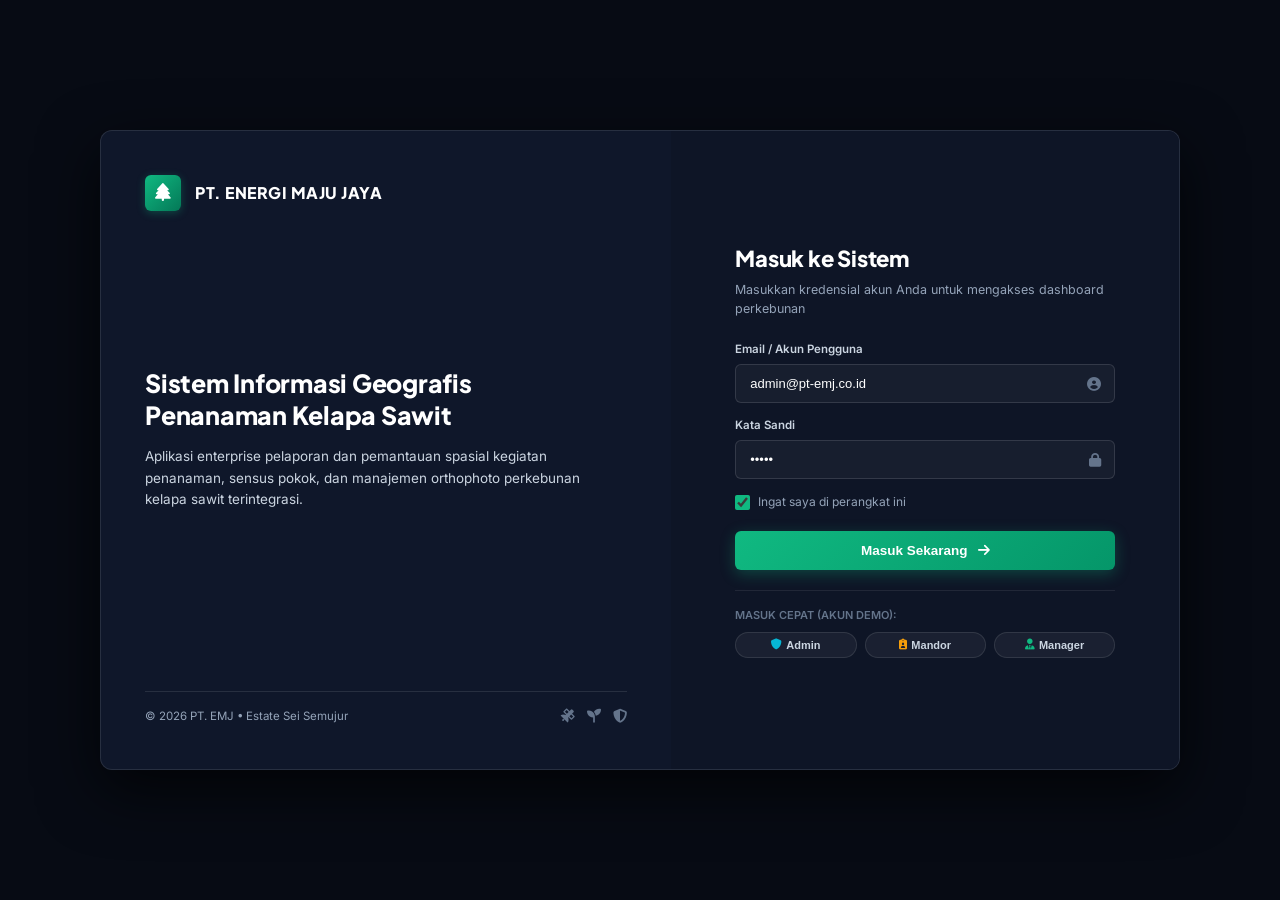
==== index.html @ 4a9fbf61 "Add files via upload" ====
<!DOCTYPE html>
<html lang="id">
<head>
    <meta charset="UTF-8">
    <meta name="viewport" content="width=device-width, initial-scale=1.0">
    <title>Web-GIS Pelaporan Penanaman Sawit | PT. ENERGI MAJU JAYA</title>
    
    <!-- Google Fonts: Inter & Plus Jakarta Sans -->
    <link rel="preconnect" href="https://fonts.googleapis.com">
    <link rel="preconnect" href="https://fonts.gstatic.com" crossorigin>
    <link href="https://fonts.googleapis.com/css2?family=Inter:wght@300;400;500;600;700&family=Plus+Jakarta+Sans:wght@500;600;700;800&display=swap" rel="stylesheet">

    <!-- Leaflet CSS & Draw CSS -->
    <link rel="stylesheet" href="https://unpkg.com/leaflet@1.9.4/dist/leaflet.css" />
    <link rel="stylesheet" href="https://cdnjs.cloudflare.com/ajax/libs/leaflet.draw/1.0.4/leaflet.draw.css" />
    
    <!-- Font Awesome 6 -->
    <link rel="stylesheet" href="https://cdnjs.cloudflare.com/ajax/libs/font-awesome/6.5.1/css/all.min.css" />
    
    <!-- Proj4js (Dukungan Reproyeksi WGS_1984_UTM_Zone_50S EPSG:32750) -->
    <script src="https://cdnjs.cloudflare.com/ajax/libs/proj4js/2.9.0/proj4.js"></script>

    <!-- Custom CSS Enterprise -->
    <link rel="stylesheet" href="css/style.css" />
</head>
<body>

    <!-- =========================================================================
         1. HALAMAN LOGIN SPLIT-SCREEN (SESUAI REFERENSI media_1790061422890.png)
         ========================================================================= -->
    <div id="loginScreen" class="login-split-wrapper">
        <div class="login-split-card">
            <!-- Sisi Kiri: Visual Perkebunan Senja & Branding -->
            <div class="login-visual-side">
                <div class="login-brand-header">
                    <div class="brand-badge">
                        <i class="fas fa-tree brand-icon"></i>
                    </div>
                    <span class="login-brand-name">PT. ENERGI MAJU JAYA</span>
                </div>
                
                <div class="login-visual-content">
                    <h2 class="login-display-title">Sistem Informasi Geografis Penanaman Kelapa Sawit</h2>
                    <p class="login-display-desc">
                        Aplikasi enterprise pelaporan dan pemantauan spasial kegiatan penanaman, sensus pokok, dan manajemen orthophoto perkebunan kelapa sawit terintegrasi.
                    </p>
                </div>
                
                <div class="login-visual-footer">
                    <span>&copy; 2026 PT. EMJ &bull; Estate Sei Semujur</span>
                    <div class="login-social-links">
                        <i class="fas fa-satellite"></i>
                        <i class="fas fa-seedling"></i>
                        <i class="fas fa-shield-halved"></i>
                    </div>
                </div>
            </div>

            <!-- Sisi Kanan: Formulir Autentikasi -->
            <div class="login-form-side">
                <div class="login-form-inner">
                    <h3 class="login-form-title">Masuk ke Sistem</h3>
                    <p class="login-form-sub">Masukkan kredensial akun Anda untuk mengakses dashboard perkebunan</p>
                    
                    <div id="loginErrorMsg" class="alert-login-error" style="display: none;"></div>

                    <form id="formLoginSplit" onsubmit="handleLoginSubmit(event)">
                        <div class="form-floating-field">
                            <label for="loginEmail">Email / Akun Pengguna</label>
                            <div class="input-with-icon">
                                <input type="email" id="loginEmail" class="form-input-line" placeholder="nama@pt-emj.co.id" value="admin@pt-emj.co.id" required>
                                <i class="fas fa-user-circle field-icon"></i>
                            </div>
                        </div>

                        <div class="form-floating-field mt-3">
                            <label for="loginPassword">Kata Sandi</label>
                            <div class="input-with-icon">
                                <input type="password" id="loginPassword" class="form-input-line" placeholder="&bull;&bull;&bull;&bull;&bull;&bull;" value="admin" required>
                                <i class="fas fa-lock field-icon"></i>
                            </div>
                        </div>

                        <div class="login-options-row mt-3">
                            <label class="remember-checkbox">
                                <input type="checkbox" checked>
                                <span>Ingat saya di perangkat ini</span>
                            </label>
                        </div>

                        <button type="submit" class="btn-login-action mt-4">
                            <span>Masuk Sekarang</span>
                            <i class="fas fa-arrow-right"></i>
                        </button>
                    </form>

                    <!-- Quick Role Switcher untuk Pengujian Mudah -->
                    <div class="quick-login-pills mt-4">
                        <span class="quick-login-label">Masuk Cepat (Akun Demo):</span>
                        <div class="quick-btns-row">
                            <button type="button" class="btn-quick-pill" onclick="quickLoginAs('admin')">
                                <i class="fas fa-shield text-cyan mr-1"></i> Admin
                            </button>
                            <button type="button" class="btn-quick-pill" onclick="quickLoginAs('mandor')">
                                <i class="fas fa-clipboard-user text-amber mr-1"></i> Mandor
                            </button>
                            <button type="button" class="btn-quick-pill" onclick="quickLoginAs('manager')">
                                <i class="fas fa-user-tie text-emerald mr-1"></i> Manager
                            </button>
                        </div>
                    </div>
                </div>
            </div>
        </div>
    </div>

    <!-- =========================================================================
         APLIKASI UTAMA (DITAMPILKAN SETELAH LOGIN)
         ========================================================================= -->
    <div id="mainAppContainer" style="display: none;">
        
        <!-- Sidebar Desktop (Layar Lebar) -->
        <aside class="sidebar" id="sidebar">
            <div class="sidebar-header">
                <div class="brand-badge">
                    <i class="fas fa-tree brand-icon"></i>
                </div>
                <div class="brand-text-group">
                    <span class="logo-text">PT. EMJ<span class="highlight"> GIS</span></span>
                    <span class="brand-sub">ESTATE SEI SEMUJUR</span>
                </div>
            </div>
            
            <ul class="sidebar-menu">
                <li class="menu-item active" data-target="page-dashboard">
                    <i class="fas fa-chart-pie"></i>
                    <span class="menu-text">Executive Dashboard</span>
                </li>
                <li class="menu-item" data-target="page-map">
                    <i class="fas fa-map-location-dot"></i>
                    <span class="menu-text">Peta GIS & Citra ECW</span>
                </li>
                <li class="menu-item" data-target="page-form">
                    <i class="fas fa-clipboard-list"></i>
                    <span class="menu-text">Input Kegiatan Tanam</span>
                </li>
                <li class="menu-item" data-target="page-upload">
                    <i class="fas fa-layer-group"></i>
                    <span class="menu-text">Upload Layer Spasial</span>
                </li>
                <li class="menu-item" data-target="page-rekap">
                    <i class="fas fa-table-cells"></i>
                    <span class="menu-text">Rekapitulasi Kegiatan</span>
                </li>
                <li class="menu-item admin-only" data-target="page-settings">
                    <i class="fas fa-sliders"></i>
                    <span class="menu-text">Pengaturan & Database</span>
                </li>
            </ul>
            
            <div class="sidebar-footer">
                <div class="system-status-indicator">
                    <span class="status-dot online"></span>
                    <span class="status-text">GIS Engine Online (UTM 50S)</span>
                </div>
            </div>
        </aside>

        <!-- Main Content Area -->
        <main class="main-content" id="mainContent">
            
            <!-- Header Atas -->
            <header class="top-header">
                <div class="header-left">
                    <button class="hamburger-menu" id="hamburgerMenu" title="Buka/Tutup Menu">
                        <i class="fas fa-bars-staggered"></i>
                    </button>
                    <div class="title-meta">
                        <h2 class="app-title">Sistem Pelaporan Penanaman Kelapa Sawit</h2>
                        <span class="app-breadcrumb">PT. ENERGI MAJU JAYA &bull; Rayon 1 &bull; Proyeksi UTM Zone 50S</span>
                    </div>
                </div>
                
                <div class="header-right">
                    <button type="button" class="btn btn-xs btn-outline-clean" onclick="openSignatureModal('manager')" title="Buka Panel Tanda Tangan Digital">
                        <i class="fas fa-signature text-emerald mr-1"></i> TTD Online
                    </button>

                    <div class="user-profile" onclick="openEditProfileModal()" title="Klik untuk edit profil">
                        <img id="topUserAvatar" src="https://images.unsplash.com/photo-1472099645785-5658abf4ff4e?auto=format&fit=crop&w=150&q=80" alt="Avatar" class="avatar">
                        <div class="user-info-text">
                            <span class="user-name" id="topUserName">Ir. Bambang Wijaya</span>
                            <span class="badge badge-primary-role" id="topUserRoleBadge">ADMIN</span>
                        </div>
                    </div>

                    <button type="button" class="btn btn-sm btn-icon btn-ghost" onclick="handleAppLogout()" title="Keluar dari Sistem">
                        <i class="fas fa-arrow-right-from-bracket text-muted"></i>
                    </button>
                </div>
            </header>

            <!-- =========================================================================
                 5. TOP HORIZONTAL PILL NAVIGATION BAR
                 (SESUAI REFERENSI media_1790061518969.png - AKTIF DI HP / TABLET)
                 ========================================================================= -->
            <div class="top-pill-nav" id="topPillNav">
                <div class="pill-nav-scroll">
                    <button type="button" class="pill-btn active" data-target="page-dashboard">
                        <i class="fas fa-chart-pie"></i>
                        <span>Dashboard</span>
                    </button>
                    <button type="button" class="pill-btn" data-target="page-map">
                        <i class="fas fa-map-location-dot"></i>
                        <span>Peta GIS</span>
                    </button>
                    <button type="button" class="pill-btn" data-target="page-form">
                        <i class="fas fa-clipboard-list"></i>
                        <span>Input Tanam</span>
                    </button>
                    <button type="button" class="pill-btn" data-target="page-upload">
                        <i class="fas fa-layer-group"></i>
                        <span>Upload GIS</span>
                    </button>
                    <button type="button" class="pill-btn" data-target="page-rekap">
                        <i class="fas fa-table-cells"></i>
                        <span>Rekap Data</span>
                    </button>
                    <button type="button" class="pill-btn admin-only" data-target="page-settings">
                        <i class="fas fa-sliders"></i>
                        <span>Pengaturan</span>
                    </button>
                </div>
            </div>

            <!-- Container Halaman (SPA) -->
            <div class="pages-container">
                
                <!-- HALAMAN 1: DASHBOARD -->
                <section class="page active" id="page-dashboard">
                    <div class="page-header-flex">
                        <div>
                            <h3 class="page-heading">Monitoring Penanaman Kelapa Sawit</h3>
                            <p class="subtitle">Rekapitulasi operasional real-time Blok OPD A & OPD C berdasarkan data standar PT. EMJ</p>
                        </div>
                        <div class="header-actions">
                            <button class="btn btn-emerald btn-sm" onclick="openReportPeriodModal()">
                                <i class="fas fa-file-pdf mr-1"></i> Cetak Laporan PDF (Landscape)
                            </button>
                        </div>
                    </div>
                    
                    <!-- 4 KPI Cards Enterprise -->
                    <div class="kpi-grid">
                        <div class="kpi-card">
                            <div class="kpi-icon-box bg-slate-subtle text-cyan">
                                <i class="fas fa-map"></i>
                            </div>
                            <div class="kpi-content">
                                <p class="kpi-label">Luas Area Kebun</p>
                                <h3 class="kpi-value" id="kpiTotalLuas">26.69 Ha</h3>
                                <p class="kpi-desc" id="descTotalLuas">4 Blok Aktif (SPH 138)</p>
                            </div>
                        </div>

                        <div class="kpi-card">
                            <div class="kpi-icon-box bg-emerald-subtle text-emerald">
                                <i class="fas fa-seedling"></i>
                            </div>
                            <div class="kpi-content">
                                <p class="kpi-label">Realisasi Tanam</p>
                                <h3 class="kpi-value" id="kpiTotalTertanam">4.47 Ha</h3>
                                <p class="kpi-desc" id="descTotalTertanam">617 Pokok Tertanam</p>
                            </div>
                        </div>

                        <div class="kpi-card">
                            <div class="kpi-icon-box bg-amber-subtle text-amber">
                                <i class="fas fa-chart-line"></i>
                            </div>
                            <div class="kpi-content">
                                <p class="kpi-label">Progress Rata-Rata</p>
                                <h3 class="kpi-value" id="kpiAvgProgress">16.7%</h3>
                                <p class="kpi-desc" id="descAvgProgress">Sisa 22.22 Ha belum tertanam</p>
                            </div>
                        </div>

                        <div class="kpi-card">
                            <div class="kpi-icon-box bg-purple-subtle text-purple">
                                <i class="fas fa-users-gear"></i>
                            </div>
                            <div class="kpi-content">
                                <p class="kpi-label">Total Tenaga Kerja</p>
                                <h3 class="kpi-value" id="kpiTotalHK">24 Orang</h3>
                                <p class="kpi-desc" id="descTotalHK">Catatan Kegiatan Tercatat</p>
                            </div>
                        </div>
                    </div>

                    <!-- Charts Row -->
                    <div class="charts-row">
                        <div class="chart-card">
                            <div class="card-header-clean">
                                <h4 class="card-title">Trend Realisasi Tanam & Pembuatan Lubang (Ha)</h4>
                                <span class="text-xs text-muted">Berdasarkan Harian Kerja</span>
                            </div>
                            <div class="chart-container">
                                <canvas id="chartTrend"></canvas>
                            </div>
                        </div>

                        <div class="chart-card">
                            <div class="card-header-clean">
                                <h4 class="card-title">Progress Fisik Per Blok (%)</h4>
                                <span class="text-xs text-muted">Target SPH 138</span>
                            </div>
                            <div class="chart-container">
                                <canvas id="chartBlok"></canvas>
                            </div>
                        </div>
                    </div>

                    <!-- Pipeline Status -->
                    <div class="pipeline-card">
                        <div class="card-header-clean">
                            <h4 class="card-title">Distribusi Status Pelaksanaan Blok</h4>
                        </div>
                        <div class="pipeline-bars">
                            <div class="pipe-bar pipe-belum" style="width: 50%;">
                                <span class="pipe-label">Belum Mulai (2 Blok)</span>
                            </div>
                            <div class="pipe-bar pipe-berjalan" style="width: 50%;">
                                <span class="pipe-label">Sedang Berjalan (2 Blok)</span>
                            </div>
                            <div class="pipe-bar pipe-selesai" style="width: 0%;">
                                <span class="pipe-label">Selesai (0 Blok)</span>
                            </div>
                        </div>
                    </div>

                    <!-- Rekap Progress Blok Prioritas -->
                    <div class="table-card">
                        <div class="card-header-clean">
                            <h4 class="card-title">Rekapitulasi Kemajuan Blok Perkebunan (PT. EMJ)</h4>
                            <button class="btn btn-xs btn-outline-clean" onclick="document.querySelector('[data-target=\'page-rekap\']').click()">
                                Lihat Rincian Harian
                            </button>
                        </div>
                        <div class="table-responsive">
                            <table class="data-table">
                                <thead>
                                    <tr>
                                        <th>Kode Blok</th>
                                        <th>Afdeling</th>
                                        <th>Luas Area</th>
                                        <th>Target Pokok</th>
                                        <th>Realisasi Tanam</th>
                                        <th>Progress Bar</th>
                                        <th>Status Pelaksanaan</th>
                                    </tr>
                                </thead>
                                <tbody></tbody>
                            </table>
                        </div>
                    </div>
                </section>

                <!-- HALAMAN 2: PETA GIS & CITRA OFFLINE ECW -->
                <section class="page" id="page-map">
                    <div class="map-wrapper">
                        <div id="mapContainer"></div>
                        
                        <!-- Floating Surveyor Toolbar Lapangan (GPS & Plotting Area) -->
                        <div class="map-surveyor-toolbar" id="mapSurveyorToolbar">
                            <button type="button" class="btn-survey-tool" id="btnLiveGps" onclick="toggleLiveGpsTracking()" title="Lacak Posisi GPS Saya Real-time">
                                <i class="fas fa-location-crosshairs text-emerald"></i>
                                <span>GPS Saya</span>
                            </button>
                            <button type="button" class="btn-survey-tool" id="btnStartWalkTracking" onclick="toggleWalkAroundTracking()" title="Mulai Tracking GPS Keliling Lahan (Walk-Around Offline)">
                                <i class="fas fa-person-walking text-cyan"></i>
                                <span>Tracking Keliling</span>
                            </button>
                            <button type="button" class="btn-survey-tool" id="btnManualPlotting" onclick="startManualPolygonPlotting()" title="Plotting Manual Poligon di Peta">
                                <i class="fas fa-draw-polygon text-amber"></i>
                                <span>Plotting Area</span>
                            </button>
                        </div>

                        <!-- Mini Panel Status Tracking Lapangan (Aktif saat tracking berjalan) -->
                        <div class="tracking-live-hud" id="trackingLiveHud" style="display: none;">
                            <div class="hud-header flex-between">
                                <span class="hud-badge pulsing-dot"><span class="dot"></span> REC TRACKING GPS</span>
                                <span class="hud-timer" id="hudTimer">00:00</span>
                            </div>
                            <div class="hud-stats-grid">
                                <div class="hud-stat-item">
                                    <span class="hud-val" id="hudPointCount">0</span>
                                    <span class="hud-lbl">Titik Terbaca</span>
                                </div>
                                <div class="hud-stat-item">
                                    <span class="hud-val" id="hudDistance">0 m</span>
                                    <span class="hud-lbl">Jarak Keliling</span>
                                </div>
                                <div class="hud-stat-item">
                                    <span class="hud-val" id="hudAccuracy">&plusmn; 0m</span>
                                    <span class="hud-lbl">Akurasi GPS</span>
                                </div>
                            </div>
                            <div class="hud-actions">
                                <button type="button" class="btn btn-xs btn-danger" onclick="cancelWalkAroundTracking()">
                                    <i class="fas fa-ban mr-1"></i> Batalkan
                                </button>
                                <button type="button" class="btn btn-xs btn-emerald" onclick="finishWalkAroundTracking()">
                                    <i class="fas fa-flag-checkered mr-1"></i> Selesaikan & Hitung Luas
                                </button>
                            </div>
                        </div>

                        <!-- 4. Tombol Floating untuk Membuka Kontrol Peta Saat Di-Minimize -->
                        <button type="button" class="btn-float-open-controls" id="btnFloatOpenControls" onclick="toggleMapControlsPanel()" title="Buka Kontrol Layer Peta">
                            <i class="fas fa-layer-group"></i>
                        </button>

                        <!-- Floating Map Controls Enterprise (Bisa Di-Minimize/Hide) -->
                        <div class="map-controls-panel" id="mapControlsPanel">
                            <div class="panel-header-clean flex-between">
                                <div class="flex-align-center">
                                    <i class="fas fa-layer-group text-emerald mr-1"></i>
                                    <span class="font-bold text-sm">Kontrol Peta & Layer</span>
                                </div>
                                <button type="button" class="btn-icon-clean" onclick="toggleMapControlsPanel()" title="Sembunyikan Panel (Layar Penuh)">
                                    <i class="fas fa-chevron-right"></i>
                                </button>
                            </div>
                            <hr class="panel-divider">

                            <div class="control-group">
                                <label class="control-label">Pilihan Basemap</label>
                                <select class="form-control-clean" id="mapBasemapSelect">
                                    <option value="satellite">🛰️ Satelit Resolusi Tinggi (Esri)</option>
                                    <option value="dark">🌙 Dark Slate (Kontras Tinggi)</option>
                                    <option value="osm">🗺️ OpenStreetMap Jalan</option>
                                </select>
                            </div>

                            <div class="control-group mt-3">
                                <label class="control-label">Layer Vektor</label>
                                <label class="toggle-switch">
                                    <input type="checkbox" id="toggleBlokLayer" checked>
                                    <span class="slider"></span>
                                    <span class="toggle-text">Batas Blok Kebun PT. EMJ</span>
                                </label>
                                <label class="toggle-switch">
                                    <input type="checkbox" id="toggleGpsLayer" checked>
                                    <span class="slider"></span>
                                    <span class="toggle-text">Titik Laporan Mandor</span>
                                </label>
                                <label class="toggle-switch">
                                    <input type="checkbox" id="togglePlottedLayer" checked>
                                    <span class="slider"></span>
                                    <span class="toggle-text">Plotting Area Lapangan (Enclave)</span>
                                </label>
                            </div>

                            <!-- Fitur Citra Offline Format ECW / Orthophoto -->
                            <div class="control-group mt-3 p-2 bg-subtle rounded border-subtle">
                                <div class="flex-between mb-1">
                                    <label class="control-label m-0 text-emerald font-semibold">
                                        <i class="fas fa-satellite mr-1"></i> Citra Offline (ECW / Drone)
                                    </label>
                                    <button type="button" class="btn-text-xs" onclick="openEcwGuideModal()" title="Panduan konversi file ECW">
                                        <i class="fas fa-circle-question"></i> Info ECW
                                    </button>
                                </div>
                                <label class="toggle-switch">
                                    <input type="checkbox" id="toggleOfflineCitra">
                                    <span class="slider"></span>
                                    <span class="toggle-text">Tampilkan Citra Lokal Kebun</span>
                                </label>
                                <div class="mt-2">
                                    <div class="flex-between text-xs text-muted mb-1">
                                        <span>Transparansi Citra:</span>
                                    </div>
                                    <input type="range" id="sliderCitraOpacity" min="0.1" max="1" step="0.05" value="0.85" style="width:100%;">
                                </div>
                                <button type="button" class="btn btn-xs btn-outline-clean w-100 mt-2" onclick="openUploadOrthophotoModal()">
                                    <i class="fas fa-cloud-arrow-up text-emerald mr-1"></i> Muat Orthophoto Lokal
                                </button>
                            </div>

                            <div class="map-legend mt-3">
                                <span class="control-label">Legenda Status Blok</span>
                                <div class="legend-item"><span class="legend-color legend-green"></span> Selesai (100%)</div>
                                <div class="legend-item"><span class="legend-color legend-yellow"></span> Sedang Tanam (OPD A, OPD C)</div>
                                <div class="legend-item"><span class="legend-color legend-red"></span> Belum Mulai (OPD B, OPD D)</div>
                            </div>
                        </div>
                    </div>
                </section>

                <!-- HALAMAN 3: INPUT KEGIATAN TANAM (SESUAI EXCEL PT. EMJ) -->
                <section class="page" id="page-form">
                    <div class="page-header">
                        <h3 class="page-heading">Formulir Laporan Kegiatan Lapangan</h3>
                        <p class="subtitle">Format baku operasional perkebunan kelapa sawit PT. ENERGI MAJU JAYA</p>
                    </div>
                    
                    <div class="form-grid">
                        <div class="form-card">
                            <form id="formKegiatanPTEMJ">
                                <div class="form-row">
                                    <div class="form-group half">
                                        <label for="selectBlok">Pilih Blok Tanam <span class="text-danger">*</span></label>
                                        <select id="selectBlok" class="form-control" required></select>
                                    </div>
                                    <div class="form-group half">
                                        <label for="tglKegiatan">Tanggal Kegiatan <span class="text-danger">*</span></label>
                                        <input type="date" id="tglKegiatan" class="form-control" required>
                                    </div>
                                </div>

                                <div class="form-group">
                                    <label for="selectKegiatan">Jenis Kegiatan <span class="text-danger">*</span></label>
                                    <select id="selectKegiatan" class="form-control" onchange="toggleManualKegiatanInput()" required>
                                        <option value="" disabled selected>-- Pilih Kegiatan Operasional --</option>
                                        <option value="Pancang tanam">Pancang tanam (Pancang barisan & titik tanam)</option>
                                        <option value="Pembuatan ajir">Pembuatan ajir (Pcs)</option>
                                        <option value="Pembuatan lubang tanam">Pembuatan lubang tanam (60x60x40 cm)</option>
                                        <option value="Bongkar muat bibit dari truk ke terminal bibit">Bongkar muat bibit dari truk ke terminal bibit (Pkk)</option>
                                        <option value="Langsir bibit dari terminal ke titik tanam">Langsir bibit dari terminal ke titik tanam</option>
                                        <option value="Tanam">Tanam (Aplikasi pupuk & penanaman bibit)</option>
                                        <option value="Lainnya">Lainnya (Ketik Manual Kegiatan Lapangan)...</option>
                                    </select>
                                </div>

                                <!-- Field Input Manual Jenis Kegiatan (Muncul saat memilih Lainnya) -->
                                <div class="form-group" id="groupKegiatanManual" style="display: none;">
                                    <label for="kegiatanManual">Sebutkan Nama Jenis Kegiatan Lainnya <span class="text-danger">*</span></label>
                                    <input type="text" id="kegiatanManual" class="form-control font-semibold text-emerald" placeholder="Misal: Pembuatan piringan / Sanitasi gawangan / Konsolidasi bibit">
                                </div>

                                <div class="form-row">
                                    <div class="form-group half">
                                        <label for="jmlTenagaKerja">Jumlah Tenaga Kerja (Orang) <span class="text-danger">*</span></label>
                                        <input type="number" id="jmlTenagaKerja" class="form-control" min="1" max="50" value="2" required>
                                    </div>
                                    <div class="form-group half">
                                        <label for="selectUom">Satuan Hasil (UOM) <span class="text-danger">*</span></label>
                                        <select id="selectUom" class="form-control" required>
                                            <option value="Ha">Ha (Hektar)</option>
                                            <option value="Pkk">Pkk (Pokok Sawit)</option>
                                            <option value="Pcs">Pcs (Batang Ajir)</option>
                                        </select>
                                    </div>
                                </div>

                                <div class="form-group">
                                    <label for="namaTenagaKerja">Nama-Nama Tenaga Kerja</label>
                                    <input type="text" id="namaTenagaKerja" class="form-control" placeholder="Misal: 1. Sunardi  2. Dedy  3. Fajri">
                                </div>

                                <div class="form-row-3">
                                    <div class="form-group">
                                        <label for="realisasiJumlah">Realisasi Hari Ini <span class="text-danger">*</span></label>
                                        <input type="number" step="0.01" id="realisasiJumlah" class="form-control font-bold text-emerald" placeholder="0.00" required>
                                    </div>
                                    <div class="form-group">
                                        <label for="todateJumlah">Todate (Akumulasi)</label>
                                        <input type="number" step="0.01" id="todateJumlah" class="form-control bg-slate-subtle" placeholder="0.00" readonly>
                                    </div>
                                    <div class="form-group">
                                        <label for="sisaHa">Sisa Luas (Ha)</label>
                                        <input type="text" id="sisaHa" class="form-control bg-slate-subtle font-semibold" placeholder="-" readonly>
                                    </div>
                                </div>

                                <div class="form-group">
                                    <label for="catatanKegiatan">Keterangan / Kendala Lapangan</label>
                                    <textarea id="catatanKegiatan" class="form-control" rows="2" placeholder="Catatan cuaca, kondisi tanah berbatu, pengiriman bibit..."></textarea>
                                </div>

                                <div class="form-group gps-group">
                                    <label>Koordinat Lokasi GPS Mandor</label>
                                    <div class="gps-display">
                                        <i class="fas fa-location-crosshairs text-emerald"></i>
                                        <span id="gpsLat">Lat: Mengambil data...</span> , 
                                        <span id="gpsLng">Lng: Mengambil data...</span>
                                        <button type="button" class="btn btn-xs btn-secondary" id="btnRefreshGps" title="Segarkan GPS">
                                            <i class="fas fa-rotate"></i>
                                        </button>
                                    </div>
                                </div>

                                <!-- Dokumentasi Foto Lapangan Banyak (Multi-Upload 5-8 Foto) -->
                                <div class="form-group">
                                    <div class="flex-between mb-1">
                                        <label class="m-0">Dokumentasi Foto Lapangan (5-8 Foto)</label>
                                        <span class="badge badge-emerald-role" id="photoQuotaBadge">0 / 8 Foto Terpilih</span>
                                    </div>
                                    <div class="camera-capture" onclick="document.getElementById('photoInput').click()">
                                        <i class="fas fa-camera-retro camera-icon text-emerald"></i>
                                        <p class="text-xs text-white font-semibold m-0">Klik / Sentuh untuk Memilih / Mengambil Foto Lapangan</p>
                                        <span class="text-xs text-muted">Dapat mengunggah 5 hingga 8 foto sekaligus (kamera HP atau galeri)</span>
                                    </div>
                                    <input type="file" accept="image/*" multiple class="file-hidden" id="photoInput" onchange="handleMultiplePhotosSelected(event)">
                                    <div class="photo-preview-grid mt-2" id="photoPreviewGrid"></div>
                                </div>

                                <div class="form-actions">
                                    <button type="reset" class="btn btn-secondary" onclick="resetFormPTEMJ()">Reset</button>
                                    <button type="submit" class="btn btn-emerald" id="btnSubmitReport">
                                        <i class="fas fa-save mr-1"></i> Simpan Laporan
                                    </button>
                                </div>
                            </form>
                        </div>

                        <div class="form-map-card">
                            <div class="card-header-clean">
                                <h4 class="card-title">Lokasi Blok Terpilih</h4>
                            </div>
                            <div id="miniMapContainer" class="mini-map"></div>
                            <div class="blok-info-panel mt-3">
                                <h5 id="infoBlokName" class="font-bold text-white mb-2">Pilih Blok di Formulir</h5>
                                <ul class="info-list">
                                    <li><span>Luas Area Efektif:</span> <b id="infoLuas">-</b></li>
                                    <li><span>Standar Kerapatan:</span> <b id="infoSph">-</b></li>
                                    <li><span>Estimasi Kebutuhan Bibit:</span> <b id="displayTargetPokok">-</b></li>
                                </ul>
                            </div>
                        </div>
                    </div>
                </section>

                <!-- HALAMAN 4: UPLOAD & MANAJEMEN LAYER SPASIAL (ECW & LAYER TAMBAHAN) -->
                <section class="page" id="page-upload">
                    <div class="page-header">
                        <h3 class="page-heading">Manajemen Citra ECW & Layer Spasial Tambahan</h3>
                        <p class="subtitle">Khusus untuk upload citra drone/orthophoto (ECW/GeoTIFF) dan layer infrastruktur referensi kebun</p>
                    </div>

                    <div class="alert-info-clean mb-3">
                        <i class="fas fa-info-circle mr-1 text-cyan"></i>
                        <strong>Petunjuk Spasial Lapangan:</strong> Untuk batas blok kebun penanaman, Anda kini dapat mengunggah Shapefile (.zip) secara langsung di menu <b>Pengaturan & Database &rarr; Tambah Blok Kebun</b> (otomatis mendeteksi luas Ha, target SPH, dan estimasi pokok). Halaman ini difokuskan untuk memuat <b>Citra Orthophoto / ECW</b> serta <b>Layer Referensi Tambahan</b> (seperti Batas HGU, Jalan Poros, Parit Primer, Sungai, atau Kontur).
                    </div>

                    <div class="upload-container">
                        <div class="upload-dropzone" id="dropzone">
                            <i class="fas fa-cloud-arrow-up upload-icon"></i>
                            <h4>Tarik & Letakkan File Spasial Tambahan / Citra Disini</h4>
                            <p class="text-sm text-muted">Mendukung Shapefile (.zip), DXF AutoCAD, KML, GeoJSON, dan Citra Orthophoto UTM Zone 50S</p>
                            <div class="accepted-formats">
                                <span class="badge badge-format">Citra Orthophoto (ECW/TIF/PNG)</span>
                                <span class="badge badge-format">Shapefile Tambahan (.zip)</span>
                                <span class="badge badge-format">AutoCAD Jalan/Parit (.dxf)</span>
                                <span class="badge badge-format">Google Earth (.kml)</span>
                            </div>
                            <input type="file" id="fileUploadGis" class="file-hidden" accept=".zip,.kml,.kmz,.geojson,.json,.dxf">
                        </div>

                        <div class="upload-details" id="uploadDetails" style="display: none;">
                            <div class="file-info-card">
                                <div class="file-icon"><i class="fas fa-file-shield text-emerald"></i></div>
                                <div class="file-name-size">
                                    <h5 id="selectedFileName">layer_kebun.zip</h5>
                                    <p id="selectedFileSize">0 KB</p>
                                </div>
                                <button type="button" class="btn btn-xs btn-danger btn-icon" id="btnCancelFile"><i class="fas fa-xmark"></i></button>
                            </div>
                            
                            <div class="form-group mt-3">
                                <label for="namaLayer">Nama Layer Spasial</label>
                                <input type="text" id="namaLayer" class="form-control" placeholder="Contoh: Batas HGU, Jalan Poros, Kontur Terasering">
                            </div>
                            
                            <button type="button" class="btn btn-emerald w-100 mt-2" id="btnUploadLayer">
                                <i class="fas fa-map-pin mr-1"></i> Tampilkan & Simpan ke Peta
                            </button>
                        </div>
                    </div>

                    <!-- Tabel Manajemen Layer Kustom -->
                    <div class="table-card mt-4">
                        <div class="card-header-clean">
                            <div>
                                <h4 class="card-title">Daftar Layer Spasial Terdaftar</h4>
                                <span class="text-xs text-muted">Kelola visibilitas, perbarui data spasial, atau hapus layer</span>
                            </div>
                            <button type="button" class="btn btn-xs btn-outline-clean" onclick="openUploadOrthophotoModal()">
                                <i class="fas fa-satellite mr-1"></i> Muat Citra Orthophoto
                            </button>
                        </div>
                        <div class="table-responsive">
                            <table class="data-table">
                                <thead>
                                    <tr>
                                        <th>Nama Layer</th>
                                        <th>Format Sumber</th>
                                        <th>Tanggal Unggah</th>
                                        <th>Visibilitas Peta</th>
                                        <th>Aksi Manajemen</th>
                                    </tr>
                                </thead>
                                <tbody></tbody>
                            </table>
                        </div>
                    </div>
                </section>

                <!-- HALAMAN 5: REKAPITULASI DATA LENGKAP -->
                <section class="page" id="page-rekap">
                    <div class="page-header-flex">
                        <div>
                            <h3 class="page-heading">Rekapitulasi Laporan Harian (Standar PT. EMJ)</h3>
                            <p class="subtitle" id="rekapRecordCount">Menampilkan catatan kegiatan operasional perkebunan</p>
                        </div>
                        <div class="header-actions">
                            <button class="btn btn-emerald btn-sm" onclick="openReportPeriodModal()">
                                <i class="fas fa-file-pdf mr-1"></i> Cetak Rekap (PDF Landscape)
                            </button>
                        </div>
                    </div>

                    <div class="table-card">
                        <div class="table-responsive">
                            <table class="data-table table-striped">
                                <thead>
                                    <tr>
                                        <th style="width: 25px;">No</th>
                                        <th>Tanggal</th>
                                        <th>TK</th>
                                        <th>Nama Tenaga Kerja</th>
                                        <th>Kegiatan Operasional</th>
                                        <th>Blok</th>
                                        <th>Luas</th>
                                        <th>UOM</th>
                                        <th>Realisasi</th>
                                        <th>Todate</th>
                                        <th>Sisa (Ha)</th>
                                        <th>Keterangan</th>
                                        <th>Foto</th>
                                        <th style="width: 80px; text-align: center;">Aksi</th>
                                    </tr>
                                </thead>
                                <tbody></tbody>
                            </table>
                        </div>
                    </div>
                </section>

                <!-- HALAMAN 6: PENGATURAN & DATABASE MASTER BLOK (ADMIN ONLY) -->
                <section class="page" id="page-settings">
                    <div class="page-header">
                        <h3 class="page-heading">Pengaturan Sistem, Database Blok & Manajemen Akun</h3>
                        <p class="subtitle">Kelola hak akses pengguna, master perimeter blok, konfigurasi jarak tanam (SPH), dan branding aplikasi</p>
                    </div>

                    <!-- 1. MANAJEMEN AKUN PENGGUNA (CRUD) -->
                    <div class="table-card mb-4">
                        <div class="card-header-clean">
                            <div>
                                <h4 class="card-title text-cyan"><i class="fas fa-users-gear mr-2"></i>Manajemen Akun Pengguna & Hak Akses</h4>
                                <span class="text-xs text-muted">Daftar staf, mandor, dan pimpinan yang berhak login ke sistem</span>
                            </div>
                            <button type="button" class="btn btn-sm btn-outline-clean" onclick="openAddUserModal()">
                                <i class="fas fa-user-plus mr-1"></i> Tambah Akun Baru
                            </button>
                        </div>
                        <div class="table-responsive">
                            <table class="data-table">
                                <thead>
                                    <tr>
                                        <th style="width: 30px;">No</th>
                                        <th>Nama Pengguna</th>
                                        <th>Email Akun</th>
                                        <th>Peran Akses (Role)</th>
                                        <th>Login Terakhir</th>
                                        <th>Status Akun</th>
                                        <th style="width: 110px; text-align: center;">Aksi</th>
                                    </tr>
                                </thead>
                                <tbody id="userTableBody"></tbody>
                            </table>
                        </div>
                    </div>

                    <!-- 2. DATABASE MASTER BLOK KEBUN (CRUD) -->
                    <div class="table-card mb-4">
                        <div class="card-header-clean">
                            <div>
                                <h4 class="card-title text-emerald"><i class="fas fa-database mr-2"></i>Database Master Blok Kebun</h4>
                                <span class="text-xs text-muted">Daftar blok yang terhubung ke formulir input, perhitungan realisasi, dan peta</span>
                            </div>
                            <button type="button" class="btn btn-sm btn-emerald" onclick="openAddBlokModal()">
                                <i class="fas fa-plus mr-1"></i> Tambah Blok Baru
                            </button>
                        </div>
                        <div class="table-responsive">
                            <table class="data-table">
                                <thead>
                                    <tr>
                                        <th>Kode Blok</th>
                                        <th>Afdeling</th>
                                        <th>Luas (Ha)</th>
                                        <th>Pola & Jarak Tanam</th>
                                        <th>Target SPH</th>
                                        <th>Target Pokok</th>
                                        <th>Varietas Bibit</th>
                                        <th>Tahun Tanam</th>
                                        <th style="width: 120px;">Aksi</th>
                                    </tr>
                                </thead>
                                <tbody id="masterBlokTableBody"></tbody>
                            </table>
                        </div>
                    </div>

                    <!-- 3. BRANDING, WARNA TEMA & IDENTITAS PERUSAHAAN -->
                    <div class="form-grid">
                        <div class="form-card">
                            <h4 class="font-bold text-white mb-3"><i class="fas fa-palette text-emerald mr-2"></i>Kustomisasi Branding & Warna Tema</h4>
                            
                            <div class="form-group">
                                <label for="setAppCustomName">Nama Aplikasi Utama</label>
                                <input type="text" id="setAppCustomName" class="form-control" value="Sistem Pelaporan Penanaman Kelapa Sawit">
                            </div>

                            <div class="form-group">
                                <label>Ganti Logo Aplikasi (Unggah File Gambar)</label>
                                <input type="file" id="uploadAppLogoFile" class="form-control" accept="image/*">
                            </div>

                            <div class="form-group">
                                <label class="form-label-xs">Pilihan Tema Warna Aksen Aplikasi:</label>
                                <div class="theme-color-presets">
                                    <div class="color-swatch-box" onclick="applyThemeColor('#10b981')" style="background: #10b981;" title="Emerald Agribusiness (Bawaan)"></div>
                                    <div class="color-swatch-box" onclick="applyThemeColor('#3b82f6')" style="background: #3b82f6;" title="Sapphire Tech Blue"></div>
                                    <div class="color-swatch-box" onclick="applyThemeColor('#f59e0b')" style="background: #f59e0b;" title="Amber Forest Gold"></div>
                                    <div class="color-swatch-box" onclick="applyThemeColor('#f43f5e')" style="background: #f43f5e;" title="Crimson Palm Rose"></div>
                                    <div class="color-swatch-box" onclick="applyThemeColor('#8b5cf6')" style="background: #8b5cf6;" title="Royal Purple"></div>
                                    <div class="custom-color-input-wrapper">
                                        <input type="color" id="customColorPicker" value="#10b981" onchange="applyThemeColor(this.value)" title="Pilih Warna Kustom Bebas">
                                        <span class="text-xs text-muted ml-1">Kustom</span>
                                    </div>
                                </div>
                            </div>

                            <button type="button" class="btn btn-sm btn-outline-clean mb-3" onclick="saveAppBrandingFromUI()">
                                <i class="fas fa-floppy-disk mr-1"></i> Terapkan Branding & Logo
                            </button>

                            <hr class="panel-divider my-3">
                            <h4 class="font-bold text-white mb-3"><i class="fas fa-ruler-combined text-emerald mr-2"></i>Aturan Tanam & Standar Kerapatan (SPH)</h4>
                            
                            <div class="mb-3">
                                <label class="form-label-xs">Preset Standar Agronomi Kelapa Sawit:</label>
                                <div class="planting-rule-presets">
                                    <div class="rule-preset-btn active" onclick="document.getElementById('setStandardSph').value=138; showToast('Aturan tanam diubah ke Mata Lima 9x9 (138 SPH)', 'success');">
                                        <span class="rule-preset-title">Mata Lima 9x9</span>
                                        <span class="rule-preset-sph">138 SPH (Standar PT. EMJ)</span>
                                    </div>
                                    <div class="rule-preset-btn" onclick="document.getElementById('setStandardSph').value=138; showToast('Aturan tanam diubah ke Segiempat 9x8 (138 SPH)', 'success');">
                                        <span class="rule-preset-title">Segiempat 9x8</span>
                                        <span class="rule-preset-sph">138 SPH</span>
                                    </div>
                                    <div class="rule-preset-btn" onclick="document.getElementById('setStandardSph').value=143; showToast('Aturan tanam diubah ke Mata Lima Murni (143 SPH)', 'success');">
                                        <span class="rule-preset-title">Mata Lima 9x9 (Teoritis)</span>
                                        <span class="rule-preset-sph">143 SPH Murni</span>
                                    </div>
                                    <div class="rule-preset-btn" onclick="document.getElementById('setStandardSph').value=160; showToast('Aturan tanam diubah ke Kerapatan Tinggi 8.5x8.5 (160 SPH)', 'success');">
                                        <span class="rule-preset-title">Kerapatan 8.5x8.5</span>
                                        <span class="rule-preset-sph">160 SPH (High Density)</span>
                                    </div>
                                </div>
                            </div>

                            <hr class="panel-divider my-3">
                            <h4 class="font-bold text-white mb-3"><i class="fas fa-building text-emerald mr-2"></i>Identitas Badan Usaha</h4>

                            <div class="form-row">
                                <div class="form-group half">
                                    <label for="setCompanyName">Nama Perusahaan Lengkap</label>
                                    <input type="text" id="setCompanyName" class="form-control" value="PT. ENERGI MAJU JAYA">
                                </div>
                                <div class="form-group half">
                                    <label for="setCompanyAbbr">Singkatan / Kode Entitas</label>
                                    <input type="text" id="setCompanyAbbr" class="form-control" value="PT. EMJ">
                                </div>
                            </div>

                            <div class="form-row">
                                <div class="form-group half">
                                    <label for="setEstateName">Nama Unit Kebun / Estate</label>
                                    <input type="text" id="setEstateName" class="form-control" value="Estate Sei Semujur">
                                </div>
                                <div class="form-group half">
                                    <label for="setStandardSph">Standar SPH Acuan</label>
                                    <input type="number" id="setStandardSph" class="form-control font-bold text-emerald" value="138">
                                </div>
                            </div>

                            <div class="form-group">
                                <label for="setCompanyAddress">Alamat Kebun / Kantor Lapangan</label>
                                <input type="text" id="setCompanyAddress" class="form-control" value="Jl. Poros Perkebunan Kelapa Sawit Km 18, Kalimantan Barat">
                            </div>

                            <div class="form-group">
                                <label for="setCompanyContact">Kontak Resmi (Email & Telepon)</label>
                                <input type="text" id="setCompanyContact" class="form-control" value="info@pt-emj.co.id | Telp: (0561) 789012">
                            </div>

                            <hr class="panel-divider my-3">
                            <div class="flex-between mb-3">
                                <h4 class="font-bold text-white m-0"><i class="fas fa-signature text-emerald mr-2"></i>Pejabat Penandatangan Laporan</h4>
                                <button type="button" class="btn btn-xs btn-outline-clean" onclick="openSignatureModal('manager')">
                                    <i class="fas fa-pen-nib mr-1"></i> Atur TTD Online
                                </button>
                            </div>

                            <div class="form-row-3">
                                <div class="form-group">
                                    <label for="setSignMandor">Mandor Lapangan</label>
                                    <input type="text" id="setSignMandor" class="form-control" value="Joko Susanto">
                                </div>
                                <div class="form-group">
                                    <label for="setSignAsisten">Asisten Kebun / Divisi</label>
                                    <input type="text" id="setSignAsisten" class="form-control" value="Ir. Bambang Wijaya">
                                </div>
                                <div class="form-group">
                                    <label for="setSignManager">Estate Manager</label>
                                    <input type="text" id="setSignManager" class="form-control" value="Drs. Hendrawan, M.Si.">
                                </div>
                            </div>

                            <div class="form-actions mt-3">
                                <button type="button" class="btn btn-emerald" onclick="saveCompanySettingsFromUI()">
                                    <i class="fas fa-check mr-1"></i> Simpan Pengaturan
                                </button>
                            </div>
                        </div>

                        <!-- Panel Info Teknis -->
                        <div class="form-map-card">
                            <h4 class="font-bold text-white mb-2"><i class="fas fa-shield-halved text-emerald mr-2"></i>Parameter Teknis GIS & ERP</h4>
                            
                            <div class="p-3 bg-subtle rounded border-subtle mb-3">
                                <div class="text-xs text-muted mb-1">Proyeksi Spasial Aktif:</div>
                                <div class="text-xs text-emerald font-bold">
                                    <i class="fas fa-globe mr-1"></i> WGS_1984_UTM_Zone_50S (EPSG: 32750)
                                </div>
                                <div class="text-xs text-slate-300 mt-1">
                                    Mendukung pembacaan Shapefile ArcGIS dan AutoCAD dengan koordinat meter Kalimantan secara instan.
                                </div>
                            </div>

                            <div class="p-3 bg-subtle rounded border-subtle mb-3">
                                <div class="text-xs text-muted mb-1">Rumus Standar Mata Lima:</div>
                                <div class="text-xs text-slate-200">
                                    <code>SPH = 10.000 / (Jarak Pokok &times; Jarak Baris)</code><br>
                                    Pada jarak 9m &times; 9m dengan barisan 7.794m menghasilkan kerapatan efektif 138 - 143 pokok per hektar.
                                </div>
                            </div>

                            <div class="p-3 bg-subtle rounded border-subtle">
                                <div class="text-xs text-muted mb-1">Penyimpanan Tanda Tangan:</div>
                                <div class="text-xs text-emerald">
                                    <i class="fas fa-circle-check mr-1"></i> Tersedia penyimpanan tanda tangan digital langsung pada peramban.
                                </div>
                            </div>
                        </div>
                    </div>
                </section>

            </div>
        </main>
    </div>

    <!-- Modal Simpan Area Hasil Plotting Lapangan / Enclave Non-Blok (Offline Ready) -->
    <div class="modal-overlay" id="savePlottedAreaModal">
        <div class="modal-card">
            <div class="modal-header-clean">
                <div class="modal-title-group">
                    <i class="fas fa-draw-polygon text-emerald text-xl"></i>
                    <div>
                        <h4 class="m-0 font-bold">Simpan Plotting Area Lapangan</h4>
                        <p class="text-xs text-muted m-0">Area survei non-blok / enclave siap disimpan ke layer offline</p>
                    </div>
                </div>
                <button type="button" class="btn-close-modal" onclick="closeSavePlottedAreaModal()">&times;</button>
            </div>
            
            <form id="formSavePlottedArea" onsubmit="handleSavePlottedAreaSubmit(event)">
                <div class="modal-body-clean">
                    <div class="form-group-clean mb-2">
                        <label class="form-label-xs">Nama Area / Blok Sisipan <span class="text-danger">*</span></label>
                        <input type="text" id="inpPlotName" class="form-control-clean font-bold" placeholder="Misal: Enclave Tanam Baru Rayon 1" required>
                    </div>

                    <div class="form-row-2">
                        <div class="form-group-clean mb-2">
                            <label class="form-label-xs">Luas Terdeteksi (Ha) <span class="text-danger">*</span></label>
                            <input type="number" step="0.01" id="inpPlotLuas" class="form-control-clean font-bold text-emerald" readonly>
                        </div>
                        <div class="form-group-clean mb-2">
                            <label class="form-label-xs">Kategori Wilayah</label>
                            <select id="inpPlotCategory" class="form-control-clean">
                                <option value="Area Tanam Sisipan">Area Tanam Sisipan (Non-Blok)</option>
                                <option value="Perluasan Lahan">Perluasan Lahan Baru</option>
                                <option value="Enclave Kebun">Enclave Kebun</option>
                                <option value="Lainnya">Lainnya</option>
                            </select>
                        </div>
                    </div>

                    <div class="form-group-clean mb-2">
                        <label class="form-label-xs">Keterangan / Hasil Catatan Surveyor</label>
                        <textarea id="inpPlotNotes" class="form-control-clean" rows="2" placeholder="Kondisi topografi, batas parit alam, jenis tanah..."></textarea>
                    </div>

                    <div class="p-2 bg-subtle rounded border-subtle mb-2">
                        <label class="toggle-switch m-0">
                            <input type="checkbox" id="chkRegisterAsMasterBlok" checked>
                            <span class="slider"></span>
                            <span class="toggle-text font-semibold text-xs">Daftarkan langsung ke Database Master Blok Kebun (Bisa diisi laporan tanam)</span>
                        </label>
                    </div>
                </div>
                
                <div class="modal-footer-clean">
                    <button type="button" class="btn btn-secondary btn-sm" onclick="closeSavePlottedAreaModal()">Batal</button>
                    <button type="submit" class="btn btn-emerald btn-sm">
                        <i class="fas fa-check mr-1"></i> Simpan Layer Area
                    </button>
                </div>
            </form>
        </div>
    </div>

    <!-- Modal Galeri Foto Dokumentasi Multi-Foto (5-8 Foto) -->
    <div class="modal-overlay" id="photoGalleryModal">
        <div class="modal-card modal-lg">
            <div class="modal-header-clean">
                <div class="modal-title-group">
                    <i class="fas fa-images text-emerald text-xl"></i>
                    <div>
                        <h4 class="m-0 font-bold" id="galleryModalTitle">Galeri Dokumentasi Lapangan</h4>
                        <p class="text-xs text-muted m-0" id="galleryModalSubtitle">Bukti fisik kegiatan penanaman sawit</p>
                    </div>
                </div>
                <button type="button" class="btn-close-modal" onclick="closePhotoGalleryModal()">&times;</button>
            </div>
            <div class="modal-body-clean">
                <div class="gallery-main-view mb-3">
                    <img id="galleryMainImg" src="" alt="Dokumentasi Lapangan" class="gallery-main-img">
                </div>
                <div class="gallery-thumbs-row" id="galleryThumbsRow"></div>
            </div>
            <div class="modal-footer-clean">
                <button type="button" class="btn btn-secondary btn-sm" onclick="closePhotoGalleryModal()">Tutup</button>
            </div>
        </div>
    </div>

    <!-- Success Modal Popup -->
    <div class="modal-overlay" id="successModal">
        <div class="modal-card">
            <div class="modal-icon text-emerald" style="text-align: center;">
                <i class="fas fa-circle-check fa-3x"></i>
            </div>
            <h3 class="font-bold text-white mt-2" style="text-align: center;">Laporan Berhasil Disimpan!</h3>
            <p class="text-xs text-muted mt-1" style="text-align: center;">Data kegiatan operasional tanam telah terakumulasi ke database perkebunan PT. EMJ.</p>
            <button type="button" class="btn btn-emerald mt-3 w-100" onclick="document.getElementById('successModal').classList.remove('show')">
                Lanjutkan
            </button>
        </div>
    </div>

    <!-- CDN Libraries -->
    <script src="https://unpkg.com/leaflet@1.9.4/dist/leaflet.js"></script>
    <script src="https://cdnjs.cloudflare.com/ajax/libs/leaflet.draw/1.0.4/leaflet.draw.js"></script>
    <script src="https://cdn.jsdelivr.net/npm/chart.js@4.4.0/dist/chart.umd.min.js"></script>
    <script src="https://cdnjs.cloudflare.com/ajax/libs/html2pdf.js/0.10.1/html2pdf.bundle.min.js"></script>
    <script src="https://cdn.jsdelivr.net/npm/shpjs@4.0.4/dist/shp.min.js"></script>
    <script src="https://cdn.jsdelivr.net/npm/@mapbox/togeojson@0.16.2/togeojson.min.js"></script>
    <script src="https://cdn.jsdelivr.net/npm/dxf-parser@1.1.2/dist/dxf-parser.min.js"></script>

    <!-- App Scripts -->
    <script src="js/auth.js"></script>
    <script src="js/report-pdf.js"></script>
    <script src="js/map.js"></script>
    <script src="js/form.js"></script>
    <script src="js/gis-upload.js"></script>
    <script src="js/app.js"></script>

</body>
</html>
---- css/style.css ----
/* =========================================================================
   ENTERPRISE PALM OIL GIS & ERP STYLESHEET - PT. ENERGI MAJU JAYA
   Clean, Professional, Precision Agribusiness UI (Anti AI-Slop)
   ========================================================================= */

:root {
    /* Enterprise Dark Slate & Agriculture Emerald Palette */
    --bg-main: #0a0f1d;
    --bg-surface: #111827;
    --bg-card: #141f36;
    --bg-card-hover: #192644;
    --bg-subtle: rgba(255, 255, 255, 0.04);
    --border-color: rgba(255, 255, 255, 0.09);
    --border-subtle: rgba(255, 255, 255, 0.05);

    /* Brand & Accent Colors */
    --emerald: #10b981;
    --emerald-dark: #059669;
    --emerald-subtle: rgba(16, 185, 129, 0.15);
    --cyan: #06b6d4;
    --amber: #f59e0b;
    --rose: #f43f5e;
    --danger: #ef4444;
    --purple: #a855f7;
    --blue: #3b82f6;

    /* Typography Colors */
    --text-main: #f8fafc;
    --text-muted: #94a3b8;
    --text-dim: #64748b;

    /* Layout Dimensions */
    --sidebar-width: 255px;
    --sidebar-collapsed-width: 72px;
    --header-height: 66px;

    /* Transition & Radius */
    --radius-xs: 4px;
    --radius-sm: 6px;
    --radius-md: 8px;
    --radius-lg: 12px;
    --transition-fast: 0.18s ease;
}

/* Base Reset */
*, *::before, *::after {
    box-sizing: border-box;
    margin: 0;
    padding: 0;
}

body {
    background-color: var(--bg-main);
    color: var(--text-main);
    font-family: 'Inter', -apple-system, BlinkMacSystemFont, 'Segoe UI', Roboto, sans-serif;
    font-size: 13.5px;
    line-height: 1.5;
    -webkit-font-smoothing: antialiased;
    overflow-x: hidden;
}

h1, h2, h3, h4, h5, h6 {
    font-family: 'Plus Jakarta Sans', 'Inter', sans-serif;
    color: #ffffff;
    font-weight: 700;
    letter-spacing: -0.01em;
}

/* Scrollbars */
::-webkit-scrollbar {
    width: 6px;
    height: 6px;
}
::-webkit-scrollbar-track {
    background: var(--bg-main);
}
::-webkit-scrollbar-thumb {
    background: #1f293d;
    border-radius: var(--radius-xs);
}
::-webkit-scrollbar-thumb:hover {
    background: var(--emerald-dark);
}

/* =========================================================================
   SIDEBAR LAYOUT
   ========================================================================= */
.sidebar {
    position: fixed;
    top: 0;
    left: 0;
    height: 100vh;
    width: var(--sidebar-width);
    background-color: var(--bg-surface);
    border-right: 1px solid var(--border-color);
    display: flex;
    flex-direction: column;
    z-index: 1000;
    transition: width var(--transition-fast), transform var(--transition-fast);
}

.sidebar.collapsed {
    width: var(--sidebar-collapsed-width);
}

.sidebar-header {
    height: var(--header-height);
    display: flex;
    align-items: center;
    padding: 0 18px;
    border-bottom: 1px solid var(--border-color);
    gap: 12px;
}

.brand-badge {
    width: 36px;
    height: 36px;
    border-radius: var(--radius-sm);
    background: linear-gradient(135deg, var(--emerald), #047857);
    display: flex;
    align-items: center;
    justify-content: center;
    flex-shrink: 0;
    box-shadow: 0 2px 8px rgba(16, 185, 129, 0.3);
}

.brand-icon {
    font-size: 18px;
    color: #ffffff;
}

.brand-text-group {
    display: flex;
    flex-direction: column;
    overflow: hidden;
    white-space: nowrap;
}

.logo-text {
    font-size: 16px;
    font-weight: 800;
    color: #ffffff;
    letter-spacing: 0.5px;
}

.logo-text .highlight {
    color: var(--emerald);
}

.brand-sub {
    font-size: 9.5px;
    color: var(--text-dim);
    font-weight: 600;
    letter-spacing: 0.8px;
}

.sidebar.collapsed .brand-text-group {
    display: none;
}

/* Sidebar Menu List */
.sidebar-menu {
    flex: 1;
    padding: 16px 10px;
    overflow-y: auto;
    list-style: none;
}

.menu-item {
    display: flex;
    align-items: center;
    padding: 11px 14px;
    border-radius: var(--radius-sm);
    color: var(--text-muted);
    cursor: pointer;
    font-weight: 500;
    font-size: 13px;
    margin-bottom: 4px;
    transition: all var(--transition-fast);
    white-space: nowrap;
    gap: 12px;
}

.menu-item i {
    font-size: 16px;
    width: 20px;
    text-align: center;
    flex-shrink: 0;
}

.menu-item:hover {
    background-color: rgba(255, 255, 255, 0.05);
    color: #ffffff;
}

.menu-item.active {
    background: rgba(16, 185, 129, 0.12);
    color: var(--emerald);
    font-weight: 600;
    border-left: 3px solid var(--emerald);
}

.sidebar.collapsed .menu-text {
    display: none;
}

.sidebar.collapsed .menu-item {
    justify-content: center;
    padding: 12px 0;
}

.sidebar-footer {
    padding: 16px;
    border-top: 1px solid var(--border-color);
}

.system-status-indicator {
    display: flex;
    align-items: center;
    gap: 8px;
    font-size: 11px;
    color: var(--text-dim);
}

.status-dot {
    width: 8px;
    height: 8px;
    border-radius: 50%;
    background: #64748b;
}

.status-dot.online {
    background: var(--emerald);
    box-shadow: 0 0 8px rgba(16, 185, 129, 0.5);
}

.sidebar.collapsed .status-text {
    display: none;
}

/* =========================================================================
   TOP HEADER
   ========================================================================= */
.main-content {
    margin-left: var(--sidebar-width);
    min-height: 100vh;
    transition: margin-left var(--transition-fast);
}

.main-content.expanded {
    margin-left: var(--sidebar-collapsed-width);
}

.top-header {
    height: var(--header-height);
    background-color: rgba(17, 24, 39, 0.95);
    backdrop-filter: blur(12px);
    border-bottom: 1px solid var(--border-color);
    display: flex;
    justify-content: space-between;
    align-items: center;
    padding: 0 24px;
    position: sticky;
    top: 0;
    z-index: 900;
}

.header-left, .header-right {
    display: flex;
    align-items: center;
    gap: 16px;
}

.hamburger-menu {
    background: none;
    border: none;
    color: var(--text-muted);
    font-size: 17px;
    cursor: pointer;
    padding: 6px;
    border-radius: var(--radius-xs);
    display: flex;
    align-items: center;
    justify-content: center;
}
.hamburger-menu:hover {
    color: #fff;
    background: var(--bg-subtle);
}

.title-meta {
    display: flex;
    flex-direction: column;
}

.app-title {
    font-size: 15px;
    font-weight: 700;
    margin: 0;
}

.app-breadcrumb {
    font-size: 11px;
    color: var(--text-dim);
}

/* User Profile & Role Switcher */
.role-switcher-dropdown {
    display: flex;
    align-items: center;
}

.select-role-pill {
    background: rgba(16, 185, 129, 0.1);
    color: var(--emerald);
    border: 1px solid rgba(16, 185, 129, 0.3);
    padding: 4px 10px;
    border-radius: 20px;
    font-size: 11.5px;
    font-weight: 600;
    outline: none;
    cursor: pointer;
}

.select-role-pill option {
    background: var(--bg-surface);
    color: #fff;
}

.user-profile {
    display: flex;
    align-items: center;
    gap: 10px;
    padding: 4px 8px;
    border-radius: var(--radius-sm);
    cursor: pointer;
    transition: background var(--transition-fast);
}

.user-profile:hover {
    background: var(--bg-subtle);
}

.avatar {
    width: 34px;
    height: 34px;
    border-radius: 50%;
    object-fit: cover;
    border: 1.5px solid var(--emerald);
}

.user-info-text {
    display: flex;
    flex-direction: column;
}

.user-name {
    font-size: 12.5px;
    font-weight: 600;
    color: #f1f5f9;
}

/* =========================================================================
   PAGE CONTAINER & PAGES
   ========================================================================= */
.pages-container {
    padding: 24px;
}

.page {
    display: none;
    animation: fadeIn 0.2s ease-out;
}

.page.active {
    display: block;
}

@keyframes fadeIn {
    from { opacity: 0; transform: translateY(4px); }
    to { opacity: 1; transform: translateY(0); }
}

.page-header {
    margin-bottom: 20px;
}

.page-header-flex {
    display: flex;
    justify-content: space-between;
    align-items: flex-start;
    margin-bottom: 22px;
    gap: 16px;
    flex-wrap: wrap;
}

.page-heading {
    font-size: 20px;
    font-weight: 700;
    margin-bottom: 4px;
}

.subtitle {
    font-size: 12.5px;
    color: var(--text-muted);
}

/* =========================================================================
   KPI CARDS ENTERPRISE
   ========================================================================= */
.kpi-grid {
    display: grid;
    grid-template-columns: repeat(auto-fit, minmax(220px, 1fr));
    gap: 16px;
    margin-bottom: 22px;
}

.kpi-card {
    background: var(--bg-card);
    border: 1px solid var(--border-color);
    border-radius: var(--radius-md);
    padding: 18px;
    display: flex;
    align-items: center;
    gap: 16px;
    transition: border-color var(--transition-fast);
}

.kpi-card:hover {
    border-color: rgba(255, 255, 255, 0.2);
}

.kpi-icon-box {
    width: 48px;
    height: 48px;
    border-radius: var(--radius-sm);
    display: flex;
    align-items: center;
    justify-content: center;
    font-size: 20px;
    flex-shrink: 0;
}

.bg-slate-subtle { background: rgba(100, 116, 139, 0.15); }
.bg-emerald-subtle { background: var(--emerald-subtle); }
.bg-amber-subtle { background: rgba(245, 158, 11, 0.15); }
.bg-purple-subtle { background: rgba(168, 85, 247, 0.15); }
.bg-blue-subtle { background: rgba(59, 130, 246, 0.15); }

.text-cyan { color: var(--cyan); }
.text-emerald { color: var(--emerald); }
.text-amber { color: var(--amber); }
.text-purple { color: var(--purple); }
.text-blue { color: var(--blue); }
.text-danger { color: var(--danger); }
.text-white { color: #ffffff !important; }
.text-muted { color: var(--text-muted); }
.text-xs { font-size: 11px; }
.text-sm { font-size: 12.5px; }
.text-xl { font-size: 18px; }

.kpi-content {
    flex: 1;
}

.kpi-label {
    font-size: 11px;
    font-weight: 600;
    text-transform: uppercase;
    letter-spacing: 0.5px;
    color: var(--text-muted);
    margin-bottom: 2px;
}

.kpi-value {
    font-size: 22px;
    font-weight: 800;
    color: #ffffff;
    line-height: 1.2;
    margin-bottom: 3px;
    font-family: 'Plus Jakarta Sans', sans-serif;
}

.kpi-desc {
    font-size: 11.5px;
    color: var(--text-dim);
}

/* =========================================================================
   CHARTS & PIPELINE
   ========================================================================= */
.charts-row {
    display: grid;
    grid-template-columns: 2fr 1fr;
    gap: 16px;
    margin-bottom: 20px;
}

.chart-card {
    background: var(--bg-card);
    border: 1px solid var(--border-color);
    border-radius: var(--radius-md);
    padding: 18px;
}

.card-header-clean {
    display: flex;
    justify-content: space-between;
    align-items: center;
    margin-bottom: 14px;
}

.card-title {
    font-size: 14px;
    font-weight: 700;
    color: #f1f5f9;
}

.chart-container {
    position: relative;
    height: 270px;
    width: 100%;
}

.pipeline-card {
    background: var(--bg-card);
    border: 1px solid var(--border-color);
    border-radius: var(--radius-md);
    padding: 16px 18px;
    margin-bottom: 20px;
}

.pipeline-bars {
    display: flex;
    height: 32px;
    border-radius: var(--radius-xs);
    overflow: hidden;
    background: rgba(0, 0, 0, 0.3);
}

.pipe-bar {
    display: flex;
    align-items: center;
    justify-content: center;
    font-size: 11.5px;
    font-weight: 600;
    color: #fff;
    transition: width 0.8s ease;
}

.pipe-belum { background: #ef4444; }
.pipe-berjalan { background: #f59e0b; color: #1e293b; }
.pipe-selesai { background: #10b981; }
.pipe-label { white-space: nowrap; overflow: hidden; text-overflow: ellipsis; padding: 0 8px; }

/* =========================================================================
   DATA TABLES (EXCEL/ERP STYLE)
   ========================================================================= */
.table-card {
    background: var(--bg-card);
    border: 1px solid var(--border-color);
    border-radius: var(--radius-md);
    padding: 18px;
}

.table-responsive {
    overflow-x: auto;
}

.data-table {
    width: 100%;
    border-collapse: collapse;
    font-size: 12.5px;
}

.data-table th, .data-table td {
    padding: 10px 12px;
    border-bottom: 1px solid var(--border-subtle);
    vertical-align: middle;
}

.data-table th {
    background-color: rgba(0, 0, 0, 0.25);
    font-weight: 600;
    color: var(--text-muted);
    font-size: 11.5px;
    text-transform: uppercase;
    letter-spacing: 0.3px;
    white-space: nowrap;
}

.data-table tbody tr:hover {
    background-color: rgba(255, 255, 255, 0.025);
}

.table-striped tbody tr:nth-of-type(odd) {
    background-color: rgba(0, 0, 0, 0.12);
}

/* Action Button Group in Tables */
.action-btn-group {
    display: inline-flex;
    align-items: center;
    gap: 4px;
}

.btn-action-edit {
    background: rgba(59, 130, 246, 0.15);
    color: #60a5fa;
    border: 1px solid rgba(59, 130, 246, 0.3);
    padding: 4px 8px;
    border-radius: 4px;
    font-size: 11px;
    cursor: pointer;
    transition: all 0.15s;
}
.btn-action-edit:hover {
    background: #3b82f6;
    color: #ffffff;
}

.btn-action-delete {
    background: rgba(239, 68, 68, 0.15);
    color: #f87171;
    border: 1px solid rgba(239, 68, 68, 0.3);
    padding: 4px 8px;
    border-radius: 4px;
    font-size: 11px;
    cursor: pointer;
    transition: all 0.15s;
}
.btn-action-delete:hover {
    background: #ef4444;
    color: #ffffff;
}

.btn-action-update {
    background: rgba(16, 185, 129, 0.15);
    color: #34d399;
    border: 1px solid rgba(16, 185, 129, 0.3);
    padding: 4px 8px;
    border-radius: 4px;
    font-size: 11px;
    cursor: pointer;
    transition: all 0.15s;
}
.btn-action-update:hover {
    background: #10b981;
    color: #042f20;
}

/* Progress Bar Components */
.progress-bar-bg {
    height: 6px;
    background: rgba(0, 0, 0, 0.35);
    border-radius: 3px;
    overflow: hidden;
    width: 100%;
}
.progress-fill { height: 100%; }
.fill-green { background: var(--emerald); }
.fill-yellow { background: var(--amber); }
.fill-red { background: var(--danger); }

/* Badges */
.badge {
    padding: 3px 8px;
    border-radius: 12px;
    font-size: 10.5px;
    font-weight: 600;
    display: inline-block;
    letter-spacing: 0.2px;
}
.badge-success { background: rgba(16, 185, 129, 0.18); color: var(--emerald); }
.badge-warning { background: rgba(245, 158, 11, 0.18); color: var(--amber); }
.badge-danger { background: rgba(239, 68, 68, 0.18); color: var(--danger); }
.badge-primary-role { background: rgba(6, 182, 212, 0.15); color: var(--cyan); }
.badge-emerald-role { background: rgba(16, 185, 129, 0.15); color: var(--emerald); }
.badge-amber-role { background: rgba(245, 158, 11, 0.15); color: var(--amber); }
.badge-format { background: rgba(255, 255, 255, 0.08); color: #fff; margin-right: 4px; }

/* Buttons Enterprise */
.btn {
    padding: 7px 14px;
    border-radius: var(--radius-sm);
    font-size: 12.5px;
    font-weight: 600;
    display: inline-flex;
    align-items: center;
    justify-content: center;
    cursor: pointer;
    border: none;
    transition: all var(--transition-fast);
    text-decoration: none;
}

.btn-xs { padding: 4px 8px; font-size: 11px; }
.btn-sm { padding: 6px 12px; font-size: 12px; }
.btn-icon { padding: 6px 8px; }
.btn-emerald { background: var(--emerald); color: #042f20; }
.btn-emerald:hover { background: #34d399; }
.btn-secondary { background: rgba(255, 255, 255, 0.08); color: #f1f5f9; }
.btn-secondary:hover { background: rgba(255, 255, 255, 0.14); }
.btn-outline-clean { border: 1px solid var(--border-color); color: var(--text-main); background: transparent; }
.btn-outline-clean:hover { background: rgba(255, 255, 255, 0.05); }
.btn-ghost { background: transparent; }
.btn-ghost:hover { background: var(--bg-subtle); }
.btn-danger { background: rgba(239, 68, 68, 0.2); color: var(--danger); }
.btn-danger:hover { background: var(--danger); color: #fff; }
.w-100 { width: 100%; }

/* =========================================================================
   PETA GIS & KONTROL CITRA OFFLINE
   ========================================================================= */
.map-wrapper {
    position: relative;
    height: calc(100vh - var(--header-height) - 48px);
    border-radius: var(--radius-md);
    overflow: hidden;
    border: 1px solid var(--border-color);
}

#mapContainer {
    width: 100%;
    height: 100%;
    background-color: #0b111e;
    z-index: 1;
}

.map-controls-panel {
    position: absolute;
    top: 14px;
    right: 14px;
    width: 290px;
    background: rgba(17, 24, 39, 0.94);
    backdrop-filter: blur(10px);
    border: 1px solid var(--border-color);
    border-radius: var(--radius-md);
    padding: 14px;
    z-index: 999;
    box-shadow: 0 4px 20px rgba(0, 0, 0, 0.4);
    max-height: calc(100vh - 120px);
    overflow-y: auto;
    transition: transform 0.28s cubic-bezier(0.4, 0, 0.2, 1), opacity 0.22s ease;
}

.map-controls-panel.collapsed {
    transform: translateX(calc(100% + 30px));
    opacity: 0;
    pointer-events: none;
}

.btn-float-open-controls {
    position: absolute;
    top: 14px;
    right: 14px;
    height: 38px;
    padding: 0 14px;
    border-radius: 20px;
    background: rgba(17, 24, 39, 0.92);
    backdrop-filter: blur(8px);
    border: 1px solid var(--border-color);
    color: var(--emerald);
    font-size: 12px;
    font-weight: 600;
    display: none;
    align-items: center;
    justify-content: center;
    gap: 8px;
    cursor: pointer;
    z-index: 998;
    box-shadow: 0 4px 16px rgba(0, 0, 0, 0.5);
    transition: all var(--transition-fast);
}

.btn-float-open-controls:hover {
    background: var(--bg-card-hover);
    color: #fff;
    border-color: var(--emerald);
    transform: translateY(-2px);
}

.map-coord-readout {
    position: absolute;
    bottom: 12px;
    left: 12px;
    background: rgba(15, 23, 42, 0.88);
    backdrop-filter: blur(6px);
    border: 1px solid var(--border-color);
    border-radius: var(--radius-xs);
    padding: 4px 10px;
    font-size: 11px;
    font-family: monospace;
    color: #94a3b8;
    z-index: 990;
    pointer-events: none;
    display: flex;
    gap: 12px;
    box-shadow: 0 2px 8px rgba(0,0,0,0.3);
}

.map-coord-readout .coord-val {
    color: var(--emerald);
    font-weight: 700;
}

.panel-header-clean {
    display: flex;
    align-items: center;
    font-size: 13px;
}

.panel-divider {
    border: 0;
    height: 1px;
    background: var(--border-color);
    margin: 10px 0;
}

.control-label {
    display: block;
    font-size: 11px;
    color: var(--text-muted);
    font-weight: 600;
    margin-bottom: 6px;
    text-transform: uppercase;
}

/* Toggle Switch Clean */
.toggle-switch {
    display: flex;
    align-items: center;
    margin-bottom: 8px;
    cursor: pointer;
}
.toggle-switch input { display: none; }
.slider {
    position: relative;
    width: 32px;
    height: 18px;
    background-color: rgba(255, 255, 255, 0.15);
    border-radius: 20px;
    transition: .3s;
    margin-right: 8px;
    flex-shrink: 0;
}
.slider:before {
    position: absolute;
    content: "";
    height: 14px;
    width: 14px;
    left: 2px;
    bottom: 2px;
    background-color: white;
    transition: .3s;
    border-radius: 50%;
}
input:checked + .slider { background-color: var(--emerald); }
input:checked + .slider:before { transform: translateX(14px); }
.toggle-text { font-size: 12px; color: var(--text-main); }

.toggle-sm .slider { width: 26px; height: 14px; margin: 0; }
.toggle-sm .slider:before { height: 10px; width: 10px; }
.toggle-sm input:checked + .slider:before { transform: translateX(12px); }

/* Map Legend */
.legend-item { display: flex; align-items: center; font-size: 11.5px; margin-bottom: 4px; color: #cbd5e1; }
.legend-color { width: 10px; height: 10px; border-radius: 2px; margin-right: 8px; }
.legend-green { background-color: var(--emerald); }
.legend-yellow { background-color: var(--amber); }
.legend-red { background-color: var(--danger); }

/* Popup Leaflet Custom */
.map-popup-card {
    font-family: 'Inter', sans-serif;
    color: #1e293b;
    padding: 2px;
}
.popup-header { display: flex; justify-content: space-between; align-items: flex-start; }
.popup-title { font-size: 14px; margin: 0; font-weight: 700; color: #0f172a; }
.popup-subtitle { font-size: 10.5px; color: #64748b; }
.popup-divider { border: 0; height: 1px; background: #e2e8f0; margin: 6px 0; }
.popup-table { width: 100%; font-size: 11px; margin-bottom: 6px; }
.popup-table td { padding: 2px 0; }
.popup-table td:last-child { text-align: right; }
.popup-progress-box { background: #f8fafc; padding: 6px; border-radius: 4px; }

/* =========================================================================
   FORMULIR INPUT KEGIATAN
   ========================================================================= */
.form-grid {
    display: grid;
    grid-template-columns: 3fr 2fr;
    gap: 20px;
}

.form-card {
    background: var(--bg-card);
    border: 1px solid var(--border-color);
    border-radius: var(--radius-md);
    padding: 22px;
}

.form-row { display: flex; gap: 14px; }
.form-row-2 { display: grid; grid-template-columns: 1fr 1fr; gap: 12px; }
.form-row-3 { display: grid; grid-template-columns: 1fr 1fr 1fr; gap: 12px; }
.half { flex: 1; }

.form-group { margin-bottom: 14px; }
.form-group label, .form-label-xs {
    display: block;
    margin-bottom: 5px;
    font-size: 12px;
    font-weight: 500;
    color: var(--text-muted);
}

.form-control, .form-control-clean {
    width: 100%;
    padding: 8px 12px;
    background: rgba(0, 0, 0, 0.25);
    border: 1px solid var(--border-color);
    border-radius: var(--radius-sm);
    color: #ffffff;
    font-size: 13px;
    font-family: inherit;
    outline: none;
    transition: border-color var(--transition-fast);
}

.form-control:focus, .form-control-clean:focus {
    border-color: var(--emerald);
    box-shadow: 0 0 0 2px rgba(16, 185, 129, 0.2);
}

.gps-group .gps-display {
    background: rgba(0, 0, 0, 0.25);
    padding: 8px 12px;
    border-radius: var(--radius-sm);
    border: 1px dashed var(--border-color);
    font-size: 12px;
    display: flex;
    align-items: center;
    gap: 8px;
}

.camera-capture {
    border: 1.5px dashed var(--border-color);
    border-radius: var(--radius-sm);
    padding: 20px;
    text-align: center;
    background: rgba(0, 0, 0, 0.15);
    cursor: pointer;
    transition: background 0.2s;
}
.camera-capture:hover { background: rgba(255, 255, 255, 0.03); }
.camera-icon { font-size: 24px; color: var(--emerald); margin-bottom: 6px; }
.file-hidden { display: none; }

.form-actions {
    display: flex;
    justify-content: flex-end;
    gap: 10px;
    margin-top: 20px;
    border-top: 1px solid var(--border-subtle);
    padding-top: 16px;
}

.form-map-card {
    background: var(--bg-card);
    border: 1px solid var(--border-color);
    border-radius: var(--radius-md);
    padding: 18px;
    display: flex;
    flex-direction: column;
}

.mini-map {
    width: 100%;
    flex: 1;
    min-height: 240px;
    border-radius: var(--radius-sm);
    border: 1px solid var(--border-color);
    background: #0f172a;
}

.info-list { list-style: none; padding: 6px 0; font-size: 12.5px; }
.info-list li { display: flex; justify-content: space-between; margin-bottom: 6px; border-bottom: 1px dashed var(--border-subtle); padding-bottom: 4px; }

/* =========================================================================
   UPLOAD GIS & DRAGZONE
   ========================================================================= */
.upload-dropzone {
    border: 2px dashed rgba(16, 185, 129, 0.4);
    border-radius: var(--radius-md);
    padding: 36px 20px;
    text-align: center;
    background: rgba(16, 185, 129, 0.04);
    cursor: pointer;
    transition: all 0.2s ease;
}
.upload-dropzone:hover {
    background: rgba(16, 185, 129, 0.08);
    border-color: var(--emerald);
}
.upload-icon { font-size: 38px; color: var(--emerald); margin-bottom: 10px; }
.accepted-formats { display: flex; justify-content: center; gap: 8px; flex-wrap: wrap; margin-top: 12px; }

.file-info-card {
    display: flex;
    align-items: center;
    background: rgba(0, 0, 0, 0.25);
    padding: 12px 14px;
    border-radius: var(--radius-sm);
    gap: 12px;
}

/* =========================================================================
   MODAL WINDOWS & POP-UPS
   ========================================================================= */
.modal-overlay {
    position: fixed;
    top: 0;
    left: 0;
    width: 100vw;
    height: 100vh;
    background: rgba(0, 0, 0, 0.82);
    backdrop-filter: blur(4px);
    display: flex;
    justify-content: center;
    align-items: center;
    z-index: 9999;
    opacity: 0;
    pointer-events: none;
    transition: opacity 0.2s ease;
}

.modal-overlay.show {
    opacity: 1;
    pointer-events: auto;
}

.modal-card {
    background: var(--bg-card);
    width: 90%;
    max-width: 480px;
    border-radius: var(--radius-md);
    padding: 20px;
    border: 1px solid var(--border-color);
    box-shadow: 0 10px 30px rgba(0, 0, 0, 0.5);
    transform: translateY(15px);
    transition: transform 0.2s ease;
    max-height: 90vh;
    overflow-y: auto;
}

.modal-card.modal-lg {
    max-width: 720px;
}

.modal-overlay.show .modal-card {
    transform: translateY(0);
}

.modal-header-clean {
    display: flex;
    justify-content: space-between;
    align-items: flex-start;
    border-bottom: 1px solid var(--border-color);
    padding-bottom: 12px;
    margin-bottom: 14px;
}

.modal-title-group {
    display: flex;
    align-items: center;
    gap: 12px;
}

.btn-close-modal {
    background: none;
    border: none;
    color: var(--text-muted);
    font-size: 20px;
    cursor: pointer;
    line-height: 1;
}
.btn-close-modal:hover { color: #fff; }

.modal-footer-clean {
    display: flex;
    justify-content: flex-end;
    gap: 10px;
    border-top: 1px solid var(--border-color);
    padding-top: 14px;
    margin-top: 16px;
}

/* Period Preset Badges */
.preset-badges { display: flex; gap: 8px; flex-wrap: wrap; }
.badge-filter {
    background: rgba(255, 255, 255, 0.06);
    border: 1px solid var(--border-color);
    color: var(--text-muted);
    padding: 4px 10px;
    border-radius: 14px;
    font-size: 11px;
    cursor: pointer;
}
.badge-filter.active, .badge-filter:hover {
    background: var(--emerald-subtle);
    color: var(--emerald);
    border-color: var(--emerald);
}

.checkbox-grid {
    display: grid;
    grid-template-columns: 1fr 1fr;
    gap: 8px;
    font-size: 11.5px;
}
.checkbox-item { display: flex; align-items: center; gap: 6px; cursor: pointer; color: #cbd5e1; }

/* =========================================================================
   SIGNATURE PAD STYLES (TTD ONLINE)
   ========================================================================= */
.signature-card-box {
    border: 1px solid var(--border-color);
    border-radius: var(--radius-sm);
    padding: 12px;
    background: rgba(0, 0, 0, 0.2);
    margin-bottom: 14px;
}

.signature-canvas {
    width: 100%;
    height: 120px;
    background: #ffffff;
    border-radius: var(--radius-xs);
    cursor: crosshair;
    touch-action: none;
    display: block;
}

.signature-toolbar {
    display: flex;
    justify-content: space-between;
    align-items: center;
    margin-top: 8px;
}

.signature-preview-img {
    height: 60px;
    max-width: 150px;
    object-fit: contain;
    background: rgba(255, 255, 255, 0.05);
    border-radius: 4px;
    padding: 2px;
}

/* =========================================================================
   ATURAN TANAM CALCULATOR STYLES
   ========================================================================= */
.planting-rule-presets {
    display: grid;
    grid-template-columns: repeat(auto-fit, minmax(130px, 1fr));
    gap: 8px;
    margin-bottom: 12px;
}

.rule-preset-btn {
    border: 1px solid var(--border-color);
    background: rgba(255, 255, 255, 0.04);
    padding: 8px 10px;
    border-radius: var(--radius-sm);
    color: var(--text-main);
    text-align: left;
    cursor: pointer;
    transition: all var(--transition-fast);
}

.rule-preset-btn:hover, .rule-preset-btn.active {
    border-color: var(--emerald);
    background: var(--emerald-subtle);
}

.rule-preset-title {
    font-weight: 700;
    font-size: 12px;
    display: block;
}

.rule-preset-sph {
    font-size: 11px;
    color: var(--emerald);
    font-weight: 600;
}

/* Toast Notifications */
.toast-notification {
    position: fixed;
    top: 20px;
    right: 20px;
    padding: 12px 18px;
    border-radius: var(--radius-sm);
    color: white;
    font-size: 13px;
    display: flex;
    align-items: center;
    gap: 10px;
    z-index: 99999;
    box-shadow: 0 8px 24px rgba(0, 0, 0, 0.4);
    animation: slideIn 0.25s ease forwards;
    max-width: 420px;
}
.toast-success { background: #065f46; border-left: 4px solid var(--emerald); }
.toast-error { background: #7f1d1d; border-left: 4px solid var(--danger); }
.toast-warning { background: #78350f; border-left: 4px solid var(--amber); }

@keyframes slideIn {
    from { transform: translateX(100%); opacity: 0; }
    to { transform: translateX(0); opacity: 1; }
}

.toast-close { background: none; border: none; color: inherit; font-size: 16px; cursor: pointer; margin-left: auto; }

/* Utilities */
.m-0 { margin: 0 !important; }
.mt-1 { margin-top: 4px !important; }
.mt-2 { margin-top: 8px !important; }
.mt-3 { margin-top: 14px !important; }
.mt-4 { margin-top: 20px !important; }
.mb-1 { margin-bottom: 4px !important; }
.mb-2 { margin-bottom: 8px !important; }
.mb-3 { margin-bottom: 14px !important; }
.mr-1 { margin-right: 4px !important; }
.mr-2 { margin-right: 8px !important; }
.my-1 { margin-top: 4px; margin-bottom: 4px; }
.my-2 { margin-top: 8px; margin-bottom: 8px; }
.my-3 { margin-top: 14px; margin-bottom: 14px; }
.p-2 { padding: 8px !important; }
.p-3 { padding: 12px !important; }
.pl-4 { padding-left: 16px !important; }
.font-bold { font-weight: 700 !important; }
.font-semibold { font-weight: 600 !important; }
.flex-between { display: flex; justify-content: space-between; align-items: center; }
.bg-subtle { background: rgba(0, 0, 0, 0.25); }
.border-subtle { border: 1px solid var(--border-color); }
.rounded { border-radius: var(--radius-sm); }
.btn-text-xs { background: none; border: none; color: var(--emerald); font-size: 11px; cursor: pointer; padding: 0; }
.btn-text-xs:hover { text-decoration: underline; }
.code-box-clean { background: #020617; padding: 6px 10px; border-radius: 4px; color: #38bdf8; font-family: monospace; font-size: 11px; overflow-x: auto; }
.alert-info-clean { background: rgba(6, 182, 212, 0.1); border-left: 3px solid var(--cyan); padding: 8px 12px; border-radius: 4px; color: #e0f2fe; }

/* =========================================================================
   PRINT & PDF LANDSCAPE TEMPLATE STYLING
   ========================================================================= */
#printRenderContainer {
    display: none;
}

@page {
    size: A4 landscape;
    margin: 8mm;
}

@media print {
    body {
        background: #ffffff !important;
        color: #000000 !important;
        font-family: Arial, Helvetica, sans-serif !important;
    }
    .sidebar, .top-header, .pages-container, .modal-overlay, .toast-notification {
        display: none !important;
    }
    #printRenderContainer {
        display: block !important;
        width: 100% !important;
        background: #ffffff !important;
        color: #000000 !important;
    }
}

.pdf-landscape-doc {
    background: #ffffff;
    color: #1e293b;
    padding: 10px;
    font-family: Arial, Helvetica, sans-serif;
    font-size: 9pt;
    line-height: 1.35;
}

.kop-container {
    display: flex;
    align-items: center;
    gap: 16px;
    padding-bottom: 8px;
}

.kop-logo-box {
    width: 60px;
    text-align: center;
}

.kop-info-box {
    flex: 1;
}

.kop-title {
    font-size: 14pt;
    font-weight: 800;
    color: #0f2942;
    margin: 0;
    letter-spacing: 0.5px;
}

.kop-sub {
    font-size: 9.5pt;
    font-weight: 700;
    color: #10b981;
    margin-top: 1px;
}

.kop-address {
    font-size: 8pt;
    color: #475569;
    margin-top: 2px;
}

.kop-badge-box {
    text-align: right;
    font-size: 7.5pt;
    color: #64748b;
}

.doc-code {
    font-weight: bold;
    color: #0f2942;
    border: 1px solid #0f2942;
    padding: 2px 6px;
    border-radius: 3px;
    display: inline-block;
    margin-bottom: 2px;
}

.kop-divider {
    border: 0;
    height: 2px;
    background: #0f2942;
    margin: 4px 0 10px;
}

.summary-table-landscape {
    width: 100%;
    border-collapse: collapse;
    margin-bottom: 8px;
}

.sum-box {
    background: #f1f5f9;
    border: 1px solid #cbd5e1;
    padding: 6px 10px;
    width: 25%;
    vertical-align: middle;
}

.sum-label {
    display: block;
    font-size: 7pt;
    color: #64748b;
    font-weight: bold;
    text-transform: uppercase;
}

.sum-val {
    display: block;
    font-size: 11pt;
    font-weight: 800;
    color: #0f2942;
}

.report-table-clean {
    width: 100%;
    border-collapse: collapse;
    font-size: 8.5pt;
}

.report-table-clean th, .report-table-clean td {
    border: 1px solid #94a3b8;
    padding: 5px 6px;
    vertical-align: middle;
}

.report-table-clean th {
    background: #0f2942;
    color: #ffffff;
    font-weight: bold;
    text-transform: uppercase;
    font-size: 8pt;
    text-align: center;
}

.report-table-clean tbody tr:nth-child(even) {
    background: #f8fafc;
}

/* =========================================================================
   LOGIN SPLIT-SCREEN ENTERPRISE (media_1790061422890.png)
   ========================================================================= */
.login-split-wrapper {
    min-height: 100vh;
    width: 100vw;
    background: #070b14;
    display: flex;
    align-items: center;
    justify-content: center;
    padding: 24px;
    position: relative;
    z-index: 10000;
    overflow-y: auto;
}

.login-split-card {
    display: flex;
    width: 100%;
    max-width: 1080px;
    min-height: 640px;
    background: #0f172a;
    border: 1px solid rgba(255, 255, 255, 0.1);
    border-radius: var(--radius-lg);
    box-shadow: 0 20px 60px rgba(0, 0, 0, 0.7);
    overflow: hidden;
}

/* Sisi Kiri: Visual Perkebunan & Slogan Korporat */
.login-visual-side {
    flex: 1.15;
    position: relative;
    background: url('https://images.unsplash.com/photo-1542601906990-b4d3fb778b09?auto=format&fit=crop&w=1200&q=80') center center / cover no-repeat;
    display: flex;
    flex-direction: column;
    justify-content: space-between;
    padding: 44px;
    color: #ffffff;
}

.login-visual-overlay {
    position: absolute;
    inset: 0;
    background: linear-gradient(135deg, rgba(6, 15, 28, 0.84) 0%, rgba(10, 24, 40, 0.95) 100%);
    backdrop-filter: blur(2px);
    z-index: 1;
}

.login-brand-header,
.login-visual-content,
.login-visual-quote,
.login-visual-footer {
    position: relative;
    z-index: 2;
}

.login-brand-header {
    display: flex;
    align-items: center;
    gap: 14px;
}

.login-brand-name {
    font-family: 'Plus Jakarta Sans', sans-serif;
    font-size: 16px;
    font-weight: 800;
    letter-spacing: 0.5px;
    color: #ffffff;
}

.login-brand-icon {
    width: 44px;
    height: 44px;
    border-radius: 10px;
    background: linear-gradient(135deg, var(--emerald) 0%, #059669 100%);
    display: flex;
    align-items: center;
    justify-content: center;
    font-size: 22px;
    color: #ffffff;
    box-shadow: 0 4px 12px rgba(16, 185, 129, 0.35);
}

.login-visual-content {
    margin: 32px 0;
    max-width: 460px;
}

.login-display-title, .quote-title {
    font-size: 25px;
    font-weight: 800;
    line-height: 1.3;
    margin-bottom: 14px;
    color: #ffffff;
}

.login-display-desc, .quote-subtitle {
    font-size: 13.5px;
    color: #cbd5e1;
    line-height: 1.6;
    margin-bottom: 24px;
}

.quote-stats-row {
    display: flex;
    gap: 20px;
}

.quote-stat-item {
    border-left: 2px solid var(--emerald);
    padding-left: 12px;
}

.stat-number {
    display: block;
    font-size: 16px;
    font-weight: 800;
    color: #f8fafc;
}

.stat-label {
    font-size: 11px;
    color: #94a3b8;
}

.login-visual-footer {
    display: flex;
    justify-content: space-between;
    align-items: center;
    font-size: 11.5px;
    color: #94a3b8;
    border-top: 1px solid rgba(255, 255, 255, 0.1);
    padding-top: 16px;
}

.login-social-links {
    display: flex;
    gap: 12px;
    font-size: 14px;
    color: #64748b;
}

/* Sisi Kanan: Form Autentikasi */
.login-form-side {
    flex: 1;
    background: #0e1526;
    display: flex;
    align-items: center;
    justify-content: center;
    padding: 44px;
}

.login-form-inner {
    width: 100%;
    max-width: 380px;
}

.login-form-title {
    font-size: 22px;
    font-weight: 800;
    margin-bottom: 6px;
    color: #ffffff;
}

.login-form-sub {
    font-size: 12.5px;
    color: #94a3b8;
    margin-bottom: 22px;
    line-height: 1.5;
}

.alert-login-error {
    background: rgba(239, 68, 68, 0.14);
    border-left: 3px solid #ef4444;
    color: #fca5a5;
    padding: 10px 12px;
    border-radius: var(--radius-xs);
    font-size: 12px;
    margin-bottom: 16px;
}

.form-floating-field label {
    display: block;
    font-size: 11.5px;
    font-weight: 600;
    color: #cbd5e1;
    margin-bottom: 6px;
}

.input-with-icon {
    position: relative;
    display: flex;
    align-items: center;
}

.input-with-icon .field-icon {
    position: absolute;
    right: 14px;
    color: #64748b;
    font-size: 14px;
    pointer-events: none;
}

.form-input-line {
    width: 100%;
    padding: 11px 40px 11px 14px;
    background: rgba(255, 255, 255, 0.04);
    border: 1px solid rgba(255, 255, 255, 0.12);
    border-radius: var(--radius-sm);
    color: #ffffff;
    font-size: 13px;
    outline: none;
    transition: all var(--transition-fast);
}

.form-input-line:focus {
    border-color: var(--emerald);
    background: rgba(16, 185, 129, 0.04);
    box-shadow: 0 0 0 3px rgba(16, 185, 129, 0.15);
}

.login-options-row {
    display: flex;
    justify-content: space-between;
    align-items: center;
    font-size: 12px;
    color: #94a3b8;
}

.remember-checkbox {
    display: flex;
    align-items: center;
    gap: 8px;
    cursor: pointer;
}

.remember-checkbox input[type="checkbox"] {
    accent-color: var(--emerald);
    width: 15px;
    height: 15px;
    cursor: pointer;
}

.btn-login-action {
    width: 100%;
    padding: 12px;
    background: linear-gradient(135deg, var(--emerald) 0%, #059669 100%);
    border: none;
    border-radius: var(--radius-sm);
    color: #ffffff;
    font-size: 13.5px;
    font-weight: 700;
    display: flex;
    align-items: center;
    justify-content: center;
    gap: 10px;
    cursor: pointer;
    transition: all var(--transition-fast);
    box-shadow: 0 4px 15px rgba(16, 185, 129, 0.3);
}

.btn-login-action:hover {
    transform: translateY(-1px);
    box-shadow: 0 6px 20px rgba(16, 185, 129, 0.45);
    background: linear-gradient(135deg, #34d399 0%, #10b981 100%);
    color: #042f20;
}

.quick-login-pills {
    border-top: 1px solid rgba(255, 255, 255, 0.08);
    padding-top: 16px;
}

.quick-login-label {
    display: block;
    font-size: 11px;
    font-weight: 600;
    color: #64748b;
    margin-bottom: 8px;
    text-transform: uppercase;
}

.quick-btns-row {
    display: flex;
    gap: 8px;
}

.btn-quick-pill {
    flex: 1;
    padding: 6px 8px;
    font-size: 11px;
    font-weight: 600;
    background: rgba(255, 255, 255, 0.05);
    border: 1px solid rgba(255, 255, 255, 0.1);
    color: #cbd5e1;
    border-radius: 20px;
    cursor: pointer;
    transition: all var(--transition-fast);
    display: inline-flex;
    align-items: center;
    justify-content: center;
}

.btn-quick-pill:hover {
    background: rgba(255, 255, 255, 0.12);
    border-color: rgba(255, 255, 255, 0.25);
    color: #ffffff;
}

/* =========================================================================
   TOP HORIZONTAL PILL NAVIGATION BAR (media_1790061518969.png)
   ========================================================================= */
.top-pill-nav {
    display: none; /* Disembunyikan di desktop lebar, aktif di tablet & HP */
    background: #0e1526;
    border-bottom: 1px solid var(--border-color);
    padding: 10px 14px;
    position: sticky;
    top: var(--header-height);
    z-index: 980;
    backdrop-filter: blur(8px);
}

.pill-nav-scroll {
    display: flex;
    align-items: center;
    gap: 8px;
    overflow-x: auto;
    white-space: nowrap;
    scrollbar-width: none;
    -ms-overflow-style: none;
    -webkit-overflow-scrolling: touch;
    padding: 2px 0;
}

.pill-nav-scroll::-webkit-scrollbar {
    display: none;
}

.pill-btn {
    display: inline-flex;
    align-items: center;
    gap: 7px;
    padding: 7px 15px;
    border-radius: 9999px;
    font-size: 12px;
    font-weight: 600;
    color: #94a3b8;
    background: rgba(255, 255, 255, 0.05);
    border: 1px solid rgba(255, 255, 255, 0.1);
    cursor: pointer;
    transition: all var(--transition-fast);
    white-space: nowrap;
    flex-shrink: 0;
}

.pill-btn:hover {
    color: #ffffff;
    background: rgba(255, 255, 255, 0.1);
    border-color: rgba(255, 255, 255, 0.2);
}

.pill-btn.active {
    background: var(--emerald);
    color: #042f20;
    font-weight: 700;
    border-color: var(--emerald);
    box-shadow: 0 2px 10px rgba(16, 185, 129, 0.35);
}

.pill-btn.active i {
    color: #042f20;
}

/* Theme Color Presets & Custom Swatch */
.theme-color-presets {
    display: flex;
    align-items: center;
    gap: 10px;
    flex-wrap: wrap;
    margin-top: 6px;
}

.color-swatch-box {
    width: 28px;
    height: 28px;
    border-radius: var(--radius-xs);
    cursor: pointer;
    border: 2px solid transparent;
    box-shadow: 0 2px 6px rgba(0, 0, 0, 0.3);
    transition: transform var(--transition-fast), border-color var(--transition-fast);
}

.color-swatch-box:hover {
    transform: scale(1.18);
    border-color: #ffffff;
}

.custom-color-input-wrapper {
    display: inline-flex;
    align-items: center;
    background: rgba(255, 255, 255, 0.05);
    padding: 3px 8px;
    border-radius: var(--radius-xs);
    border: 1px solid var(--border-color);
}

.custom-color-input-wrapper input[type="color"] {
    -webkit-appearance: none;
    border: none;
    width: 22px;
    height: 22px;
    border-radius: 3px;
    cursor: pointer;
    background: transparent;
}

/* Badges for User Management */
.badge-role-admin { background: rgba(6, 182, 212, 0.18); color: var(--cyan); border: 1px solid rgba(6, 182, 212, 0.3); }
.badge-role-mandor { background: rgba(245, 158, 11, 0.18); color: var(--amber); border: 1px solid rgba(245, 158, 11, 0.3); }
.badge-role-manager { background: rgba(16, 185, 129, 0.18); color: var(--emerald); border: 1px solid rgba(16, 185, 129, 0.3); }
.badge-status-active { background: rgba(16, 185, 129, 0.15); color: #34d399; }
.badge-status-inactive { background: rgba(239, 68, 68, 0.15); color: #f87171; }

/* =========================================================================
   RESPONSIVE LAYOUT ENGINE (HP, TABLET, DESKTOP)
   Berdasarkan Referensi media_1790061518969.png & media_1790061422890.png
   ========================================================================= */
@media (max-width: 991px) {
    /* 1. Sidebar desktop disembunyikan sepenuhnya */
    .sidebar {
        display: none !important;
    }

    /* 2. Main content mengambil 100% lebar tanpa offset samping */
    .main-content, .main-content.expanded {
        margin-left: 0 !important;
        width: 100% !important;
    }

    /* 3. Tampilkan Horizontal Pill Nav di Atas */
    .top-pill-nav {
        display: block !important;
    }

    /* 4. Penyesuaian Header Atas */
    .top-header {
        padding: 0 16px;
    }

    .hamburger-menu {
        display: none !important; /* Menu berpindah ke Horizontal Pill Nav */
    }

    .app-breadcrumb {
        display: none;
    }

    .charts-row, .form-grid {
        grid-template-columns: 1fr;
    }

    /* 5. Responsive Login Card (Tablet) */
    .login-split-card {
        flex-direction: column;
        max-width: 520px;
        min-height: auto;
    }

    .login-visual-side {
        padding: 30px 24px;
        min-height: 240px;
    }

    .login-visual-quote {
        margin: 16px 0;
    }

    .quote-title {
        font-size: 20px;
    }

    .quote-subtitle {
        display: none;
    }

    .login-form-side {
        padding: 36px 24px;
    }

    .login-visual-footer {
        padding-top: 12px;
    }
}

@media (max-width: 768px) {
    .pages-container {
        padding: 14px;
    }

    .kpi-grid {
        grid-template-columns: 1fr;
        gap: 12px;
    }

    .form-row, .form-row-2, .form-row-3 {
        display: flex;
        flex-direction: column;
        gap: 0;
    }

    .map-wrapper {
        height: 68vh;
    }

    /* Map controls di HP melayang rapi di bagian bawah & dapat disembunyikan */
    .map-controls-panel {
        width: calc(100% - 24px);
        top: auto;
        bottom: 12px;
        right: 12px;
        max-height: 52vh;
        overflow-y: auto;
    }

    .map-controls-panel.collapsed {
        transform: translateY(calc(100% + 30px));
    }

    .btn-float-open-controls {
        top: 12px;
        right: 12px;
    }

    .map-coord-readout {
        bottom: auto;
        top: 12px;
        left: 12px;
        font-size: 9.5px;
        padding: 3px 6px;
    }

    .header-right .btn-xs {
        display: none;
    }

    .user-name {
        max-width: 90px;
        overflow: hidden;
        text-overflow: ellipsis;
        white-space: nowrap;
    }
}

/* ==========================================================================
   FITUR LAPANGAN SURVEYOR & TRACKING GPS REAL-TIME (GIS WEB APPS)
   ========================================================================== */

/* 1. Floating Surveyor Toolbar di Peta */
.map-surveyor-toolbar {
    position: absolute;
    top: 14px;
    left: 54px;
    z-index: 1000;
    display: flex;
    align-items: center;
    gap: 6px;
    background: rgba(14, 21, 38, 0.92);
    backdrop-filter: blur(8px);
    -webkit-backdrop-filter: blur(8px);
    border: 1px solid rgba(255, 255, 255, 0.14);
    border-radius: var(--radius-md);
    padding: 5px 8px;
    box-shadow: 0 4px 18px rgba(0, 0, 0, 0.38);
}

.btn-survey-tool {
    display: inline-flex;
    align-items: center;
    gap: 6px;
    padding: 7px 12px;
    background: rgba(255, 255, 255, 0.05);
    border: 1px solid rgba(255, 255, 255, 0.09);
    border-radius: var(--radius-sm);
    color: #cbd5e1;
    font-size: 11.5px;
    font-weight: 600;
    cursor: pointer;
    transition: all var(--transition-fast);
    white-space: nowrap;
}

.btn-survey-tool:hover {
    background: rgba(255, 255, 255, 0.12);
    border-color: var(--emerald);
    color: #ffffff;
    transform: translateY(-1px);
}

.btn-survey-tool.active {
    background: rgba(16, 185, 129, 0.18);
    border-color: var(--emerald);
    color: var(--emerald-light);
    font-weight: 700;
    box-shadow: 0 0 10px rgba(16, 185, 129, 0.3);
}

/* 2. HUD Banner Status Tracking GPS Berjalan */
.tracking-live-hud {
    position: absolute;
    top: 64px;
    left: 54px;
    z-index: 1001;
    min-width: 280px;
    background: rgba(15, 23, 42, 0.95);
    backdrop-filter: blur(12px);
    -webkit-backdrop-filter: blur(12px);
    border: 1.5px solid #06b6d4;
    border-radius: var(--radius-md);
    padding: 12px 14px;
    box-shadow: 0 10px 30px rgba(0, 0, 0, 0.5);
    color: #ffffff;
}

.hud-header {
    display: flex;
    justify-content: space-between;
    align-items: center;
    margin-bottom: 8px;
    border-bottom: 1px solid rgba(255, 255, 255, 0.1);
    padding-bottom: 6px;
}

.hud-badge {
    display: inline-flex;
    align-items: center;
    gap: 6px;
    font-size: 10.5px;
    font-weight: 700;
    color: #38bdf8;
    letter-spacing: 0.5px;
}

.pulsing-dot .dot {
    display: inline-block;
    width: 8px;
    height: 8px;
    border-radius: 50%;
    background: #ef4444;
    animation: pulseGpsDot 1.4s infinite ease-in-out;
}

@keyframes pulseGpsDot {
    0% {
        transform: scale(0.9);
        opacity: 1;
        box-shadow: 0 0 0 0 rgba(239, 68, 68, 0.7);
    }
    70% {
        transform: scale(1.15);
        opacity: 0.8;
        box-shadow: 0 0 0 6px rgba(239, 68, 68, 0);
    }
    100% {
        transform: scale(0.9);
        opacity: 1;
    }
}

.hud-timer {
    font-family: monospace;
    font-size: 13px;
    font-weight: 800;
    color: #f59e0b;
    background: rgba(0, 0, 0, 0.35);
    padding: 2px 7px;
    border-radius: 4px;
}

.hud-stats-grid {
    display: grid;
    grid-template-columns: repeat(3, 1fr);
    gap: 6px;
    margin-bottom: 10px;
}

.hud-stat-item {
    background: rgba(255, 255, 255, 0.04);
    border: 1px solid rgba(255, 255, 255, 0.06);
    border-radius: 4px;
    padding: 6px 4px;
    text-align: center;
}

.hud-val {
    display: block;
    font-size: 12.5px;
    font-weight: 800;
    color: #38bdf8;
}

.hud-lbl {
    display: block;
    font-size: 8.5px;
    color: #94a3b8;
    text-transform: uppercase;
    margin-top: 2px;
}

.hud-actions {
    display: flex;
    gap: 6px;
    justify-content: flex-end;
}

/* 3. Radar Marker GPS Bergerak di Peta */
.gps-live-radar-icon {
    position: relative;
    display: flex;
    align-items: center;
    justify-content: center;
}

.gps-live-radar-icon .radar-pulse {
    position: absolute;
    width: 36px;
    height: 36px;
    border-radius: 50%;
    background: rgba(6, 182, 212, 0.45);
    animation: radarExpand 1.8s infinite ease-out;
}

.gps-live-radar-icon .radar-dot {
    position: relative;
    z-index: 2;
    width: 22px;
    height: 22px;
    border-radius: 50%;
    background: #0284c7;
    border: 2px solid #ffffff;
    box-shadow: 0 0 8px rgba(0, 0, 0, 0.5);
    display: flex;
    align-items: center;
    justify-content: center;
    font-size: 10px;
}

@keyframes radarExpand {
    0% {
        transform: scale(0.5);
        opacity: 1;
    }
    100% {
        transform: scale(1.8);
        opacity: 0;
    }
}

/* 4. Multi-Photo Preview Grid & Badges (Formulir Laporan) */
.photo-preview-grid {
    display: grid;
    grid-template-columns: repeat(auto-fill, minmax(84px, 1fr));
    gap: 8px;
    width: 100%;
}

.photo-preview-item {
    position: relative;
    border-radius: var(--radius-xs);
    overflow: hidden;
    height: 84px;
    border: 1.5px solid rgba(255, 255, 255, 0.12);
    background: #0b111e;
}

.photo-preview-item img {
    width: 100%;
    height: 100%;
    object-fit: cover;
    cursor: pointer;
    transition: transform var(--transition-fast);
}

.photo-preview-item img:hover {
    transform: scale(1.05);
}

.btn-remove-photo {
    position: absolute;
    top: 4px;
    right: 4px;
    width: 20px;
    height: 20px;
    border-radius: 50%;
    background: rgba(239, 68, 68, 0.9);
    color: #ffffff;
    border: none;
    font-size: 14px;
    line-height: 1;
    display: flex;
    align-items: center;
    justify-content: center;
    cursor: pointer;
    z-index: 3;
    transition: background var(--transition-fast);
}

.btn-remove-photo:hover {
    background: #dc2626;
}

.photo-index-tag {
    position: absolute;
    bottom: 4px;
    left: 4px;
    font-size: 9px;
    font-weight: 700;
    background: rgba(0, 0, 0, 0.72);
    color: #34d399;
    padding: 1px 5px;
    border-radius: 3px;
    z-index: 2;
}

/* 5. Modal Galeri Multi-Foto Dokumentasi */
.gallery-main-view {
    width: 100%;
    height: 360px;
    background: #090e18;
    border-radius: var(--radius-sm);
    overflow: hidden;
    display: flex;
    align-items: center;
    justify-content: center;
    border: 1px solid rgba(255, 255, 255, 0.1);
}

.gallery-main-img {
    max-width: 100%;
    max-height: 100%;
    object-fit: contain;
}

.gallery-thumbs-row {
    display: flex;
    gap: 10px;
    overflow-x: auto;
    padding: 8px 2px;
    scrollbar-width: thin;
}

.gallery-thumb-item {
    position: relative;
    flex: 0 0 76px;
    height: 60px;
    border-radius: var(--radius-xs);
    overflow: hidden;
    border: 2px solid rgba(255, 255, 255, 0.15);
    cursor: pointer;
    transition: all var(--transition-fast);
    background: #000;
}

.gallery-thumb-item:hover {
    border-color: rgba(16, 185, 129, 0.6);
    transform: translateY(-2px);
}

.gallery-thumb-item.active {
    border-color: var(--emerald);
    box-shadow: 0 0 10px rgba(16, 185, 129, 0.4);
}

.gallery-thumb-item img {
    width: 100%;
    height: 100%;
    object-fit: cover;
}

.gallery-thumb-item .thumb-badge {
    position: absolute;
    bottom: 2px;
    right: 2px;
    background: rgba(0, 0, 0, 0.75);
    font-size: 8px;
    font-weight: 700;
    color: #ffffff;
    padding: 1px 3px;
    border-radius: 2px;
}

/* 6. Penyesuaian Responsif Toolbar & HUD pada Layar Mobile/HP */
@media (max-width: 768px) {
    .map-surveyor-toolbar {
        top: 12px;
        left: 52px;
        max-width: calc(100% - 110px);
        overflow-x: auto;
        padding: 4px 6px;
    }

    .btn-survey-tool {
        padding: 5px 8px;
        font-size: 10.5px;
    }

    .btn-survey-tool span {
        display: none; /* Icon saja di HP agar tidak memakan ruang pandang peta */
    }

    .tracking-live-hud {
        top: auto;
        bottom: 80px;
        left: 12px;
        right: 12px;
        min-width: auto;
    }
}
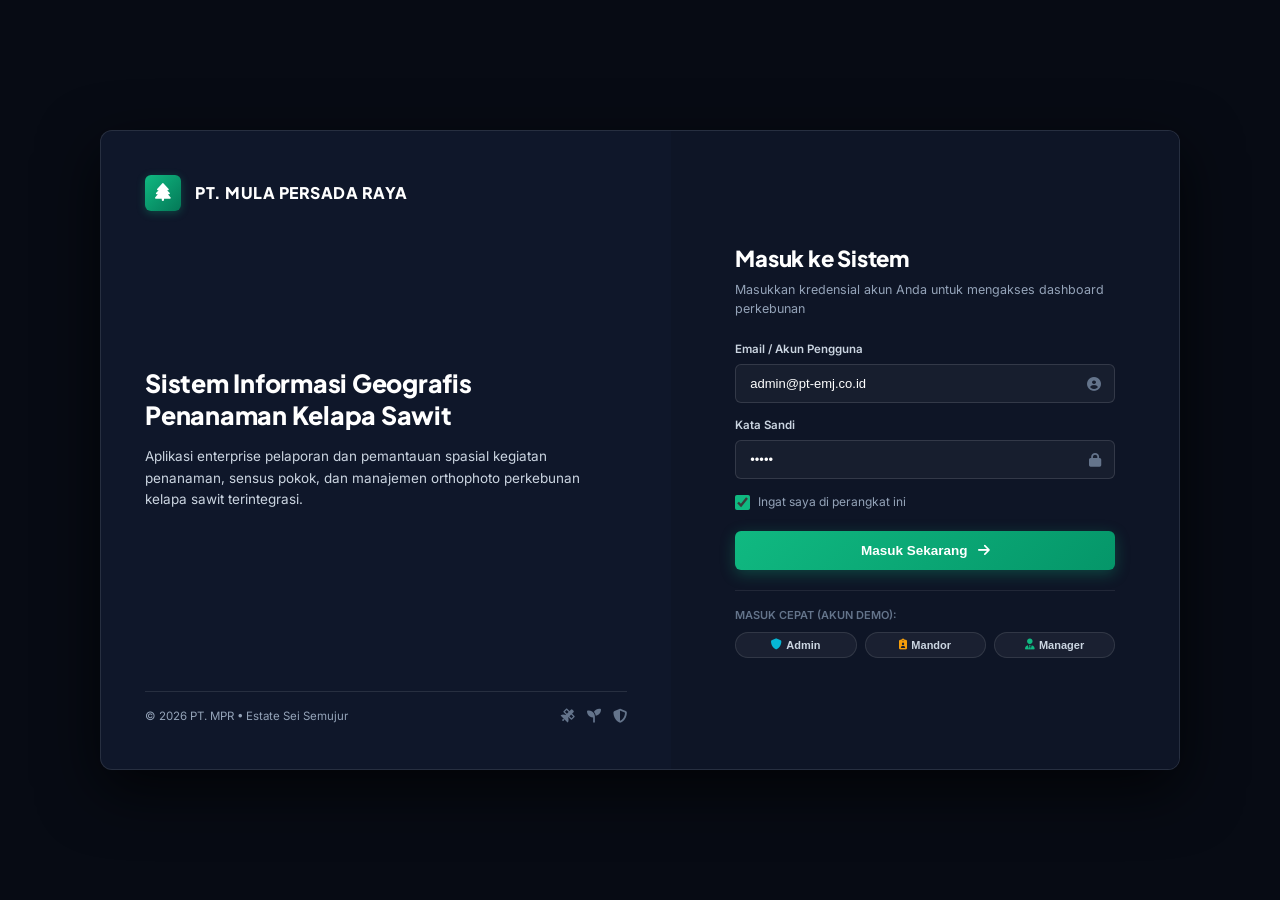
==== commit 15b001bb: "index.html" ====
--- a/index.html
+++ b/index.html
@@ -3,7 +3,7 @@
 <head>
     <meta charset="UTF-8">
     <meta name="viewport" content="width=device-width, initial-scale=1.0">
-    <title>Web-GIS Pelaporan Penanaman Sawit | PT. ENERGI MAJU JAYA</title>
+    <title>Web-GIS Pelaporan Penanaman Sawit | PT. MULA PERSADA RAYA</title>
     
     <!-- Google Fonts: Inter & Plus Jakarta Sans -->
     <link rel="preconnect" href="https://fonts.googleapis.com">
@@ -36,7 +36,7 @@
                     <div class="brand-badge">
                         <i class="fas fa-tree brand-icon"></i>
                     </div>
-                    <span class="login-brand-name">PT. ENERGI MAJU JAYA</span>
+                    <span class="login-brand-name">PT. MULA PERSADA RAYA</span>
                 </div>
                 
                 <div class="login-visual-content">
@@ -47,7 +47,7 @@
                 </div>
                 
                 <div class="login-visual-footer">
-                    <span>&copy; 2026 PT. EMJ &bull; Estate Sei Semujur</span>
+                    <span>&copy; 2026 PT. MPR &bull; Estate Sei Semujur</span>
                     <div class="login-social-links">
                         <i class="fas fa-satellite"></i>
                         <i class="fas fa-seedling"></i>
@@ -126,7 +126,7 @@
                     <i class="fas fa-tree brand-icon"></i>
                 </div>
                 <div class="brand-text-group">
-                    <span class="logo-text">PT. EMJ<span class="highlight"> GIS</span></span>
+                    <span class="logo-text">PT. MPR<span class="highlight"> GIS</span></span>
                     <span class="brand-sub">ESTATE SEI SEMUJUR</span>
                 </div>
             </div>
@@ -177,7 +177,7 @@
                     </button>
                     <div class="title-meta">
                         <h2 class="app-title">Sistem Pelaporan Penanaman Kelapa Sawit</h2>
-                        <span class="app-breadcrumb">PT. ENERGI MAJU JAYA &bull; Rayon 1 &bull; Proyeksi UTM Zone 50S</span>
+                        <span class="app-breadcrumb">PT. MULA PERSADA RAYA &bull; Rayon 1 &bull; Proyeksi UTM Zone 50S</span>
                     </div>
                 </div>
                 
@@ -241,7 +241,7 @@
                     <div class="page-header-flex">
                         <div>
                             <h3 class="page-heading">Monitoring Penanaman Kelapa Sawit</h3>
-                            <p class="subtitle">Rekapitulasi operasional real-time Blok OPD A & OPD C berdasarkan data standar PT. EMJ</p>
+                            <p class="subtitle">Rekapitulasi operasional real-time Blok OPD A & OPD C berdasarkan data standar PT. MPR</p>
                         </div>
                         <div class="header-actions">
                             <button class="btn btn-emerald btn-sm" onclick="openReportPeriodModal()">
@@ -341,7 +341,7 @@
                     <!-- Rekap Progress Blok Prioritas -->
                     <div class="table-card">
                         <div class="card-header-clean">
-                            <h4 class="card-title">Rekapitulasi Kemajuan Blok Perkebunan (PT. EMJ)</h4>
+                            <h4 class="card-title">Rekapitulasi Kemajuan Blok Perkebunan (PT. MPR)</h4>
                             <button class="btn btn-xs btn-outline-clean" onclick="document.querySelector('[data-target=\'page-rekap\']').click()">
                                 Lihat Rincian Harian
                             </button>
@@ -448,7 +448,7 @@
                                 <label class="toggle-switch">
                                     <input type="checkbox" id="toggleBlokLayer" checked>
                                     <span class="slider"></span>
-                                    <span class="toggle-text">Batas Blok Kebun PT. EMJ</span>
+                                    <span class="toggle-text">Batas Blok Kebun PT. MPR</span>
                                 </label>
                                 <label class="toggle-switch">
                                     <input type="checkbox" id="toggleGpsLayer" checked>
@@ -498,11 +498,11 @@
                     </div>
                 </section>
 
-                <!-- HALAMAN 3: INPUT KEGIATAN TANAM (SESUAI EXCEL PT. EMJ) -->
+                <!-- HALAMAN 3: INPUT KEGIATAN TANAM (SESUAI EXCEL PT. MPR) -->
                 <section class="page" id="page-form">
                     <div class="page-header">
                         <h3 class="page-heading">Formulir Laporan Kegiatan Lapangan</h3>
-                        <p class="subtitle">Format baku operasional perkebunan kelapa sawit PT. ENERGI MAJU JAYA</p>
+                        <p class="subtitle">Format baku operasional perkebunan kelapa sawit PT. MULA PERSADA RAYA</p>
                     </div>
                     
                     <div class="form-grid">
@@ -711,7 +711,7 @@
                 <section class="page" id="page-rekap">
                     <div class="page-header-flex">
                         <div>
-                            <h3 class="page-heading">Rekapitulasi Laporan Harian (Standar PT. EMJ)</h3>
+                            <h3 class="page-heading">Rekapitulasi Laporan Harian (Standar PT. MPR)</h3>
                             <p class="subtitle" id="rekapRecordCount">Menampilkan catatan kegiatan operasional perkebunan</p>
                         </div>
                         <div class="header-actions">
@@ -857,7 +857,7 @@
                                 <div class="planting-rule-presets">
                                     <div class="rule-preset-btn active" onclick="document.getElementById('setStandardSph').value=138; showToast('Aturan tanam diubah ke Mata Lima 9x9 (138 SPH)', 'success');">
                                         <span class="rule-preset-title">Mata Lima 9x9</span>
-                                        <span class="rule-preset-sph">138 SPH (Standar PT. EMJ)</span>
+                                        <span class="rule-preset-sph">138 SPH (Standar PT. MPR)</span>
                                     </div>
                                     <div class="rule-preset-btn" onclick="document.getElementById('setStandardSph').value=138; showToast('Aturan tanam diubah ke Segiempat 9x8 (138 SPH)', 'success');">
                                         <span class="rule-preset-title">Segiempat 9x8</span>
@@ -880,11 +880,11 @@
                             <div class="form-row">
                                 <div class="form-group half">
                                     <label for="setCompanyName">Nama Perusahaan Lengkap</label>
-                                    <input type="text" id="setCompanyName" class="form-control" value="PT. ENERGI MAJU JAYA">
+                                    <input type="text" id="setCompanyName" class="form-control" value="PT. MULA PERSADA RAYA">
                                 </div>
                                 <div class="form-group half">
                                     <label for="setCompanyAbbr">Singkatan / Kode Entitas</label>
-                                    <input type="text" id="setCompanyAbbr" class="form-control" value="PT. EMJ">
+                                    <input type="text" id="setCompanyAbbr" class="form-control" value="PT. MPR">
                                 </div>
                             </div>
 
@@ -1068,7 +1068,7 @@
                 <i class="fas fa-circle-check fa-3x"></i>
             </div>
             <h3 class="font-bold text-white mt-2" style="text-align: center;">Laporan Berhasil Disimpan!</h3>
-            <p class="text-xs text-muted mt-1" style="text-align: center;">Data kegiatan operasional tanam telah terakumulasi ke database perkebunan PT. EMJ.</p>
+            <p class="text-xs text-muted mt-1" style="text-align: center;">Data kegiatan operasional tanam telah terakumulasi ke database perkebunan PT. MPR.</p>
             <button type="button" class="btn btn-emerald mt-3 w-100" onclick="document.getElementById('successModal').classList.remove('show')">
                 Lanjutkan
             </button>
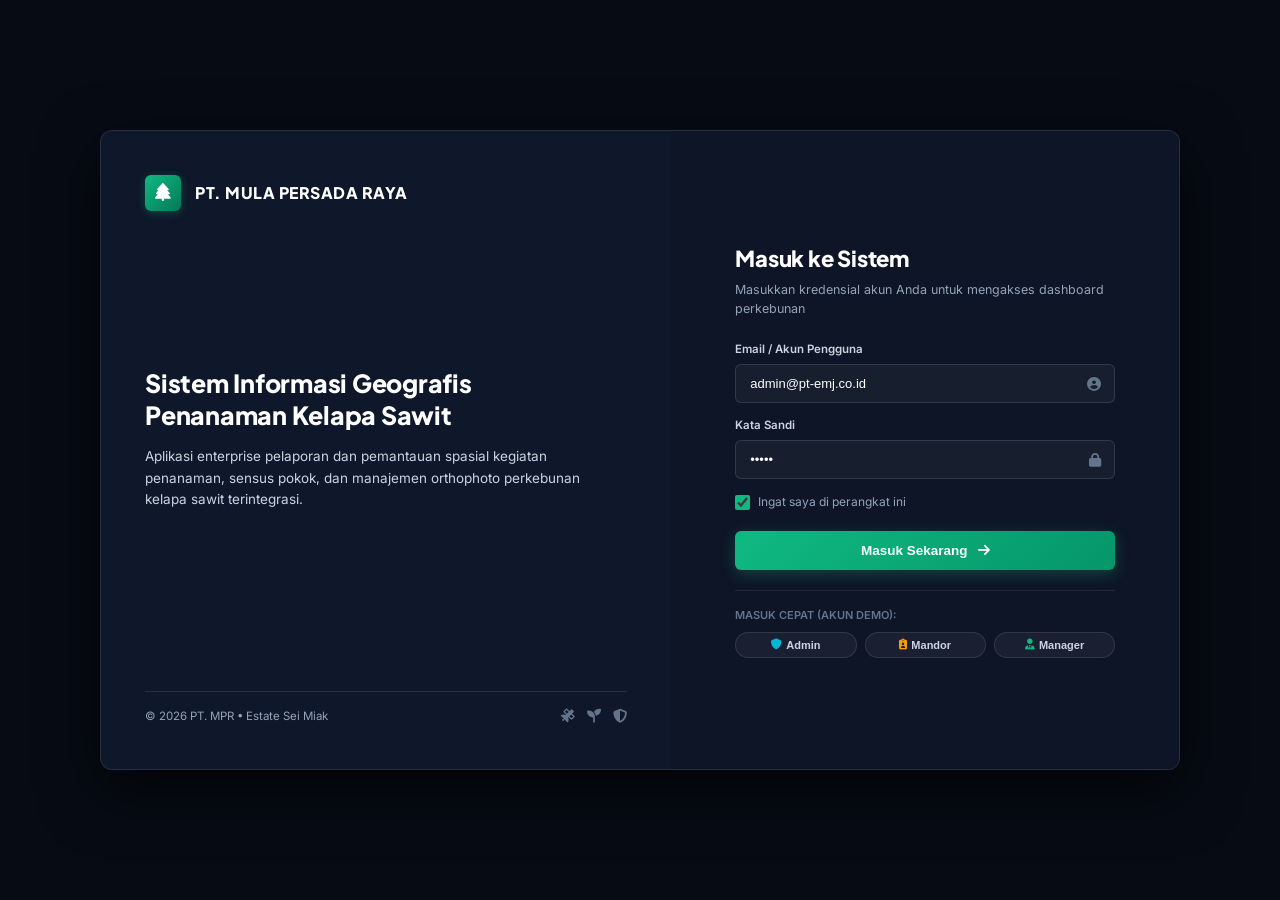
==== commit dc73728a: "index.html" ====
--- a/index.html
+++ b/index.html
@@ -47,7 +47,7 @@
                 </div>
                 
                 <div class="login-visual-footer">
-                    <span>&copy; 2026 PT. MPR &bull; Estate Sei Semujur</span>
+                    <span>&copy; 2026 PT. MPR &bull; Estate Sei Miak</span>
                     <div class="login-social-links">
                         <i class="fas fa-satellite"></i>
                         <i class="fas fa-seedling"></i>
@@ -127,7 +127,7 @@
                 </div>
                 <div class="brand-text-group">
                     <span class="logo-text">PT. MPR<span class="highlight"> GIS</span></span>
-                    <span class="brand-sub">ESTATE SEI SEMUJUR</span>
+                    <span class="brand-sub">Estate Sei Miak</span>
                 </div>
             </div>
             
@@ -891,7 +891,7 @@
                             <div class="form-row">
                                 <div class="form-group half">
                                     <label for="setEstateName">Nama Unit Kebun / Estate</label>
-                                    <input type="text" id="setEstateName" class="form-control" value="Estate Sei Semujur">
+                                    <input type="text" id="setEstateName" class="form-control" value="Estate Sei Miak">
                                 </div>
                                 <div class="form-group half">
                                     <label for="setStandardSph">Standar SPH Acuan</label>
--- a/css/style.css
+++ b/css/style.css
@@ -1,5 +1,5 @@
 /* =========================================================================
-   ENTERPRISE PALM OIL GIS & ERP STYLESHEET - PT. ENERGI MAJU JAYA
+   ENTERPRISE PALM OIL GIS & ERP STYLESHEET - PT. MULA PERSADA RAYA
    Clean, Professional, Precision Agribusiness UI (Anti AI-Slop)
    ========================================================================= */
 
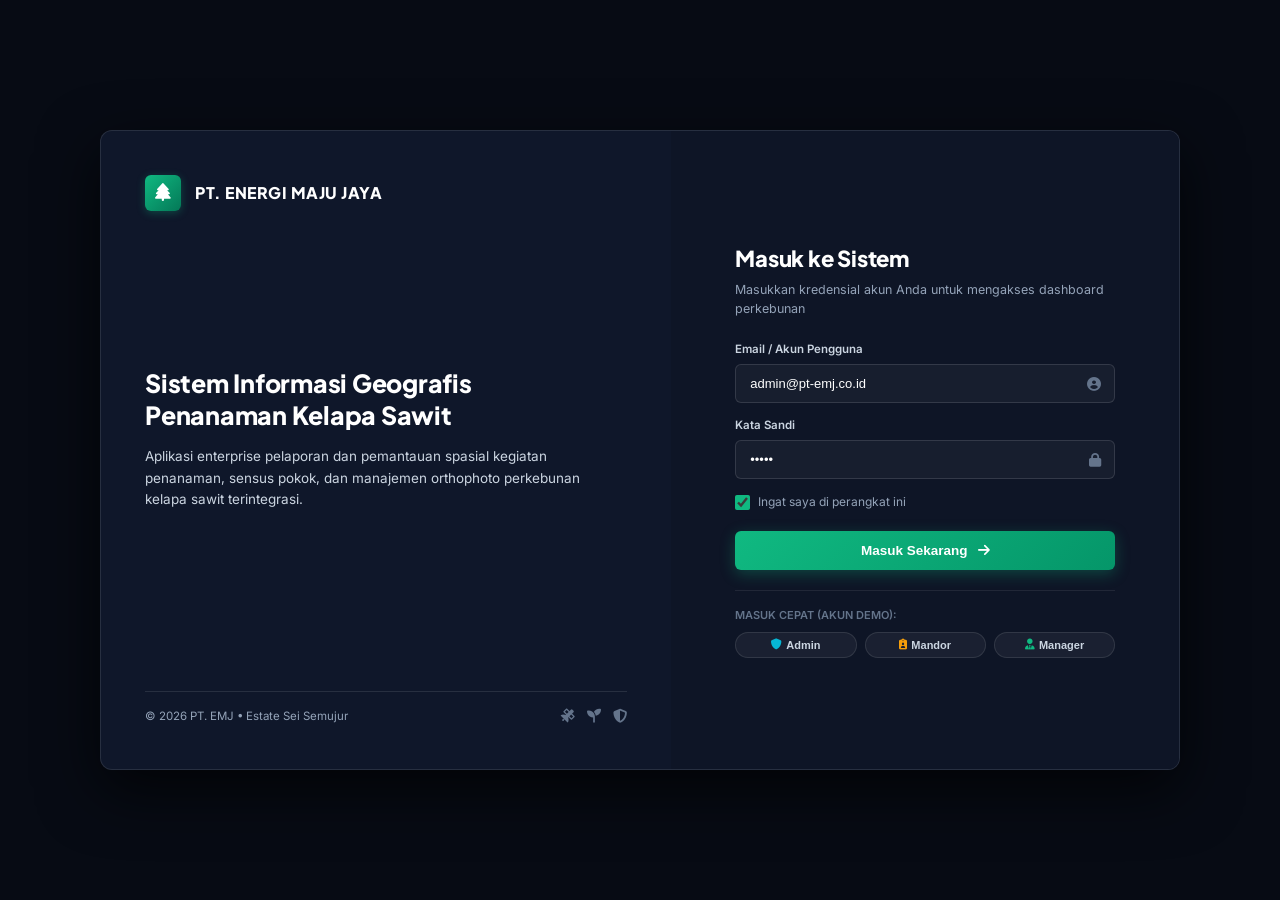
==== commit 97808bc5: "Add files via upload" ====
--- a/index.html
+++ b/index.html
@@ -3,7 +3,7 @@
 <head>
     <meta charset="UTF-8">
     <meta name="viewport" content="width=device-width, initial-scale=1.0">
-    <title>Web-GIS Pelaporan Penanaman Sawit | PT. MULA PERSADA RAYA</title>
+    <title>Web-GIS Pelaporan Penanaman Sawit | PT. ENERGI MAJU JAYA</title>
     
     <!-- Google Fonts: Inter & Plus Jakarta Sans -->
     <link rel="preconnect" href="https://fonts.googleapis.com">
@@ -36,7 +36,7 @@
                     <div class="brand-badge">
                         <i class="fas fa-tree brand-icon"></i>
                     </div>
-                    <span class="login-brand-name">PT. MULA PERSADA RAYA</span>
+                    <span class="login-brand-name">PT. ENERGI MAJU JAYA</span>
                 </div>
                 
                 <div class="login-visual-content">
@@ -47,7 +47,7 @@
                 </div>
                 
                 <div class="login-visual-footer">
-                    <span>&copy; 2026 PT. MPR &bull; Estate Sei Miak</span>
+                    <span>&copy; 2026 PT. EMJ &bull; Estate Sei Semujur</span>
                     <div class="login-social-links">
                         <i class="fas fa-satellite"></i>
                         <i class="fas fa-seedling"></i>
@@ -126,8 +126,8 @@
                     <i class="fas fa-tree brand-icon"></i>
                 </div>
                 <div class="brand-text-group">
-                    <span class="logo-text">PT. MPR<span class="highlight"> GIS</span></span>
-                    <span class="brand-sub">Estate Sei Miak</span>
+                    <span class="logo-text">PT. EMJ<span class="highlight"> GIS</span></span>
+                    <span class="brand-sub">ESTATE SEI SEMUJUR</span>
                 </div>
             </div>
             
@@ -177,7 +177,7 @@
                     </button>
                     <div class="title-meta">
                         <h2 class="app-title">Sistem Pelaporan Penanaman Kelapa Sawit</h2>
-                        <span class="app-breadcrumb">PT. MULA PERSADA RAYA &bull; Rayon 1 &bull; Proyeksi UTM Zone 50S</span>
+                        <span class="app-breadcrumb">PT. ENERGI MAJU JAYA &bull; Rayon 1 &bull; Proyeksi UTM Zone 50S</span>
                     </div>
                 </div>
                 
@@ -241,7 +241,7 @@
                     <div class="page-header-flex">
                         <div>
                             <h3 class="page-heading">Monitoring Penanaman Kelapa Sawit</h3>
-                            <p class="subtitle">Rekapitulasi operasional real-time Blok OPD A & OPD C berdasarkan data standar PT. MPR</p>
+                            <p class="subtitle">Rekapitulasi operasional real-time Blok OPD A & OPD C berdasarkan data standar PT. EMJ</p>
                         </div>
                         <div class="header-actions">
                             <button class="btn btn-emerald btn-sm" onclick="openReportPeriodModal()">
@@ -341,7 +341,7 @@
                     <!-- Rekap Progress Blok Prioritas -->
                     <div class="table-card">
                         <div class="card-header-clean">
-                            <h4 class="card-title">Rekapitulasi Kemajuan Blok Perkebunan (PT. MPR)</h4>
+                            <h4 class="card-title">Rekapitulasi Kemajuan Blok Perkebunan (PT. EMJ)</h4>
                             <button class="btn btn-xs btn-outline-clean" onclick="document.querySelector('[data-target=\'page-rekap\']').click()">
                                 Lihat Rincian Harian
                             </button>
@@ -448,7 +448,7 @@
                                 <label class="toggle-switch">
                                     <input type="checkbox" id="toggleBlokLayer" checked>
                                     <span class="slider"></span>
-                                    <span class="toggle-text">Batas Blok Kebun PT. MPR</span>
+                                    <span class="toggle-text">Batas Blok Kebun PT. EMJ</span>
                                 </label>
                                 <label class="toggle-switch">
                                     <input type="checkbox" id="toggleGpsLayer" checked>
@@ -498,11 +498,11 @@
                     </div>
                 </section>
 
-                <!-- HALAMAN 3: INPUT KEGIATAN TANAM (SESUAI EXCEL PT. MPR) -->
+                <!-- HALAMAN 3: INPUT KEGIATAN TANAM (SESUAI EXCEL PT. EMJ) -->
                 <section class="page" id="page-form">
                     <div class="page-header">
                         <h3 class="page-heading">Formulir Laporan Kegiatan Lapangan</h3>
-                        <p class="subtitle">Format baku operasional perkebunan kelapa sawit PT. MULA PERSADA RAYA</p>
+                        <p class="subtitle">Format baku operasional perkebunan kelapa sawit PT. ENERGI MAJU JAYA</p>
                     </div>
                     
                     <div class="form-grid">
@@ -711,7 +711,7 @@
                 <section class="page" id="page-rekap">
                     <div class="page-header-flex">
                         <div>
-                            <h3 class="page-heading">Rekapitulasi Laporan Harian (Standar PT. MPR)</h3>
+                            <h3 class="page-heading">Rekapitulasi Laporan Harian (Standar PT. EMJ)</h3>
                             <p class="subtitle" id="rekapRecordCount">Menampilkan catatan kegiatan operasional perkebunan</p>
                         </div>
                         <div class="header-actions">
@@ -857,7 +857,7 @@
                                 <div class="planting-rule-presets">
                                     <div class="rule-preset-btn active" onclick="document.getElementById('setStandardSph').value=138; showToast('Aturan tanam diubah ke Mata Lima 9x9 (138 SPH)', 'success');">
                                         <span class="rule-preset-title">Mata Lima 9x9</span>
-                                        <span class="rule-preset-sph">138 SPH (Standar PT. MPR)</span>
+                                        <span class="rule-preset-sph">138 SPH (Standar PT. EMJ)</span>
                                     </div>
                                     <div class="rule-preset-btn" onclick="document.getElementById('setStandardSph').value=138; showToast('Aturan tanam diubah ke Segiempat 9x8 (138 SPH)', 'success');">
                                         <span class="rule-preset-title">Segiempat 9x8</span>
@@ -880,18 +880,18 @@
                             <div class="form-row">
                                 <div class="form-group half">
                                     <label for="setCompanyName">Nama Perusahaan Lengkap</label>
-                                    <input type="text" id="setCompanyName" class="form-control" value="PT. MULA PERSADA RAYA">
+                                    <input type="text" id="setCompanyName" class="form-control" value="PT. ENERGI MAJU JAYA">
                                 </div>
                                 <div class="form-group half">
                                     <label for="setCompanyAbbr">Singkatan / Kode Entitas</label>
-                                    <input type="text" id="setCompanyAbbr" class="form-control" value="PT. MPR">
+                                    <input type="text" id="setCompanyAbbr" class="form-control" value="PT. EMJ">
                                 </div>
                             </div>
 
                             <div class="form-row">
                                 <div class="form-group half">
                                     <label for="setEstateName">Nama Unit Kebun / Estate</label>
-                                    <input type="text" id="setEstateName" class="form-control" value="Estate Sei Miak">
+                                    <input type="text" id="setEstateName" class="form-control" value="Estate Sei Semujur">
                                 </div>
                                 <div class="form-group half">
                                     <label for="setStandardSph">Standar SPH Acuan</label>
@@ -1036,6 +1036,72 @@
         </div>
     </div>
 
+    <!-- Modal Edit Layer Spasial Terdaftar -->
+    <div class="modal-overlay" id="editSpatialLayerModal">
+        <div class="modal-card">
+            <div class="modal-header-clean">
+                <div class="modal-title-group">
+                    <i class="fas fa-layer-group text-emerald text-xl"></i>
+                    <div>
+                        <h4 class="m-0 font-bold" id="editSpatialModalTitle">Edit Layer Spasial Kebun</h4>
+                        <p class="text-xs text-muted m-0">Sesuaikan nama, kategori operasional, dan tampilan layer di peta</p>
+                    </div>
+                </div>
+                <button type="button" class="btn-close-modal" onclick="closeEditSpatialLayerModal()">&times;</button>
+            </div>
+            <form id="formEditSpatialLayer" onsubmit="saveEditSpatialLayerSubmit(event)">
+                <div class="modal-body-clean">
+                    <div class="form-group mb-2">
+                        <label for="editSpatialLayerName">Nama Layer Spasial <span class="text-danger">*</span></label>
+                        <input type="text" id="editSpatialLayerName" class="form-control" required>
+                    </div>
+                    
+                    <div class="form-row">
+                        <div class="form-group half">
+                            <label for="editSpatialLayerCategory">Kategori / Fungsi Lapangan</label>
+                            <select id="editSpatialLayerCategory" class="form-control">
+                                <option value="Batas Blok Kebun">Batas Blok Kebun (Master)</option>
+                                <option value="Citra Drone / Orthophoto">Citra Drone / Orthophoto</option>
+                                <option value="Jalan Perkebunan (Main/Collection)">Jalan Perkebunan</option>
+                                <option value="Saluran Parit & Drainase">Saluran Parit & Drainase</option>
+                                <option value="Area Enclave / Okupasi">Area Enclave / Okupasi</option>
+                                <option value="Area Konservasi / Sempadan">Area Konservasi / Sempadan</option>
+                                <option value="Layer Tambahan Lainnya">Layer Tambahan Lainnya</option>
+                            </select>
+                        </div>
+                        <div class="form-group half">
+                            <label for="editSpatialLayerColor">Warna Tampilan di Peta</label>
+                            <input type="color" id="editSpatialLayerColor" class="form-control" value="#10b981" style="height: 38px; padding: 2px;">
+                        </div>
+                    </div>
+
+                    <div class="form-group mb-2">
+                        <label>Format Sumber Asli</label>
+                        <input type="text" id="editSpatialLayerFormat" class="form-control" readonly style="opacity: 0.7; background: rgba(255,255,255,0.05);">
+                    </div>
+
+                    <div class="p-2 bg-subtle rounded border-subtle mb-2">
+                        <label class="toggle-switch m-0">
+                            <input type="checkbox" id="editSpatialLayerVisible" checked>
+                            <span class="slider"></span>
+                            <span class="toggle-text font-semibold text-xs">Aktifkan & Tampilkan di Peta GIS</span>
+                        </label>
+                    </div>
+                </div>
+                
+                <div class="modal-footer-clean">
+                    <button type="button" class="btn btn-secondary btn-sm" onclick="closeEditSpatialLayerModal()">Batal</button>
+                    <button type="button" class="btn btn-outline-clean btn-sm" onclick="triggerReplaceFileFromEdit()">
+                        <i class="fas fa-file-arrow-up mr-1"></i> Ganti Berkas
+                    </button>
+                    <button type="submit" class="btn btn-emerald btn-sm">
+                        <i class="fas fa-save mr-1"></i> Simpan Perubahan
+                    </button>
+                </div>
+            </form>
+        </div>
+    </div>
+
     <!-- Modal Galeri Foto Dokumentasi Multi-Foto (5-8 Foto) -->
     <div class="modal-overlay" id="photoGalleryModal">
         <div class="modal-card modal-lg">
@@ -1068,7 +1134,7 @@
                 <i class="fas fa-circle-check fa-3x"></i>
             </div>
             <h3 class="font-bold text-white mt-2" style="text-align: center;">Laporan Berhasil Disimpan!</h3>
-            <p class="text-xs text-muted mt-1" style="text-align: center;">Data kegiatan operasional tanam telah terakumulasi ke database perkebunan PT. MPR.</p>
+            <p class="text-xs text-muted mt-1" style="text-align: center;">Data kegiatan operasional tanam telah terakumulasi ke database perkebunan PT. EMJ.</p>
             <button type="button" class="btn btn-emerald mt-3 w-100" onclick="document.getElementById('successModal').classList.remove('show')">
                 Lanjutkan
             </button>
--- a/css/style.css
+++ b/css/style.css
@@ -1,5 +1,5 @@
 /* =========================================================================
-   ENTERPRISE PALM OIL GIS & ERP STYLESHEET - PT. MULA PERSADA RAYA
+   ENTERPRISE PALM OIL GIS & ERP STYLESHEET - PT. ENERGI MAJU JAYA
    Clean, Professional, Precision Agribusiness UI (Anti AI-Slop)
    ========================================================================= */
 
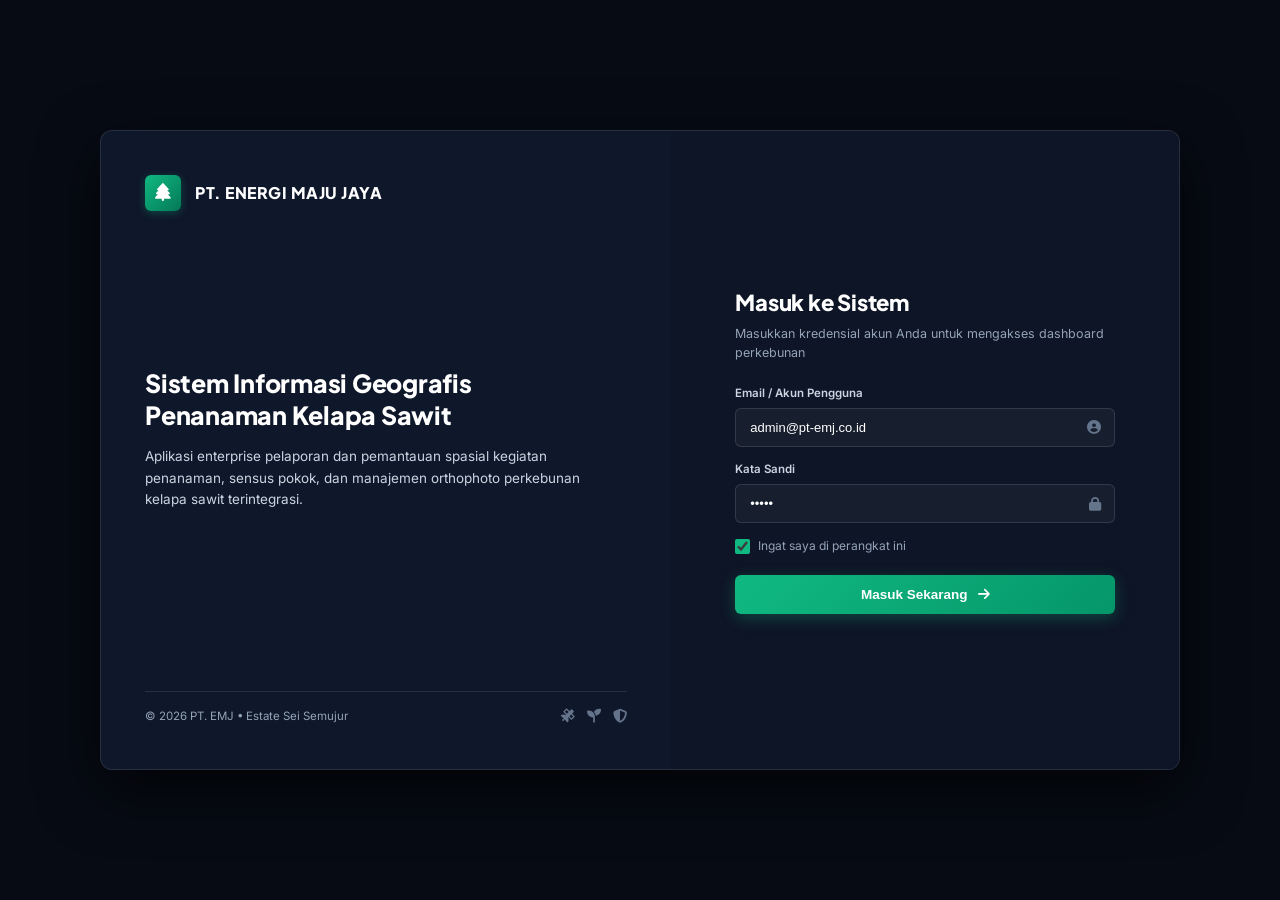
==== commit bc726d68: "index.html" ====
--- a/index.html
+++ b/index.html
@@ -92,22 +92,7 @@
                             <span>Masuk Sekarang</span>
                             <i class="fas fa-arrow-right"></i>
                         </button>
-                    </form>
-
-                    <!-- Quick Role Switcher untuk Pengujian Mudah -->
-                    <div class="quick-login-pills mt-4">
-                        <span class="quick-login-label">Masuk Cepat (Akun Demo):</span>
-                        <div class="quick-btns-row">
-                            <button type="button" class="btn-quick-pill" onclick="quickLoginAs('admin')">
-                                <i class="fas fa-shield text-cyan mr-1"></i> Admin
-                            </button>
-                            <button type="button" class="btn-quick-pill" onclick="quickLoginAs('mandor')">
-                                <i class="fas fa-clipboard-user text-amber mr-1"></i> Mandor
-                            </button>
-                            <button type="button" class="btn-quick-pill" onclick="quickLoginAs('manager')">
-                                <i class="fas fa-user-tie text-emerald mr-1"></i> Manager
-                            </button>
-                        </div>
+                    </form>                  
                     </div>
                 </div>
             </div>
@@ -182,6 +167,12 @@
                 </div>
                 
                 <div class="header-right">
+                    <!-- Status Koneksi Google Sheets Cloud Real-Time -->
+                    <div class="cloud-status-badge badge-cloud-syncing" id="cloudStatusBadge" onclick="syncAllDataWithGAS(true)" title="Status Koneksi Google Sheets. Klik untuk sinkronisasi manual sekarang.">
+                        <i class="fas fa-spinner fa-spin text-cyan mr-1"></i>
+                        <span id="cloudStatusText">Menyambungkan...</span>
+                    </div>
+
                     <button type="button" class="btn btn-xs btn-outline-clean" onclick="openSignatureModal('manager')" title="Buka Panel Tanda Tangan Digital">
                         <i class="fas fa-signature text-emerald mr-1"></i> TTD Online
                     </button>
@@ -1150,7 +1141,8 @@
     <script src="https://cdn.jsdelivr.net/npm/@mapbox/togeojson@0.16.2/togeojson.min.js"></script>
     <script src="https://cdn.jsdelivr.net/npm/dxf-parser@1.1.2/dist/dxf-parser.min.js"></script>
 
-    <!-- App Scripts -->
+    <!-- App Scripts (api.js dimuat pertama agar fungsi komunikasi GAS tersedia global) -->
+    <script src="js/api.js"></script>
     <script src="js/auth.js"></script>
     <script src="js/report-pdf.js"></script>
     <script src="js/map.js"></script>
--- a/css/style.css
+++ b/css/style.css
@@ -2322,3 +2322,59 @@
         min-width: auto;
     }
 }
+
+/* =========================================================================
+   7. INDIKATOR STATUS CLOUD GOOGLE SHEETS
+   ========================================================================= */
+.cloud-status-badge {
+    display: inline-flex;
+    align-items: center;
+    gap: 6px;
+    padding: 5px 12px;
+    font-size: 11px;
+    font-weight: 600;
+    border-radius: 9999px;
+    cursor: pointer;
+    transition: all 0.25s ease;
+    user-select: none;
+    border: 1px solid rgba(255, 255, 255, 0.1);
+    background: rgba(15, 23, 42, 0.85);
+    color: #e2e8f0;
+}
+
+.cloud-status-badge:hover {
+    transform: translateY(-1px);
+    box-shadow: 0 4px 12px rgba(0, 0, 0, 0.3);
+}
+
+.badge-cloud-online {
+    background: rgba(16, 185, 129, 0.15);
+    border-color: rgba(16, 185, 129, 0.4);
+    color: #34d399;
+}
+
+.badge-cloud-online:hover {
+    background: rgba(16, 185, 129, 0.25);
+}
+
+.badge-cloud-syncing {
+    background: rgba(6, 182, 212, 0.15);
+    border-color: rgba(6, 182, 212, 0.4);
+    color: #22d3ee;
+}
+
+.badge-cloud-offline {
+    background: rgba(245, 158, 11, 0.15);
+    border-color: rgba(245, 158, 11, 0.4);
+    color: #fbbf24;
+}
+
+@media (max-width: 640px) {
+    .cloud-status-badge span {
+        display: none; /* Hanya tampilkan icon di layar sangat kecil */
+    }
+    .cloud-status-badge {
+        padding: 5px 8px;
+    }
+}
+
